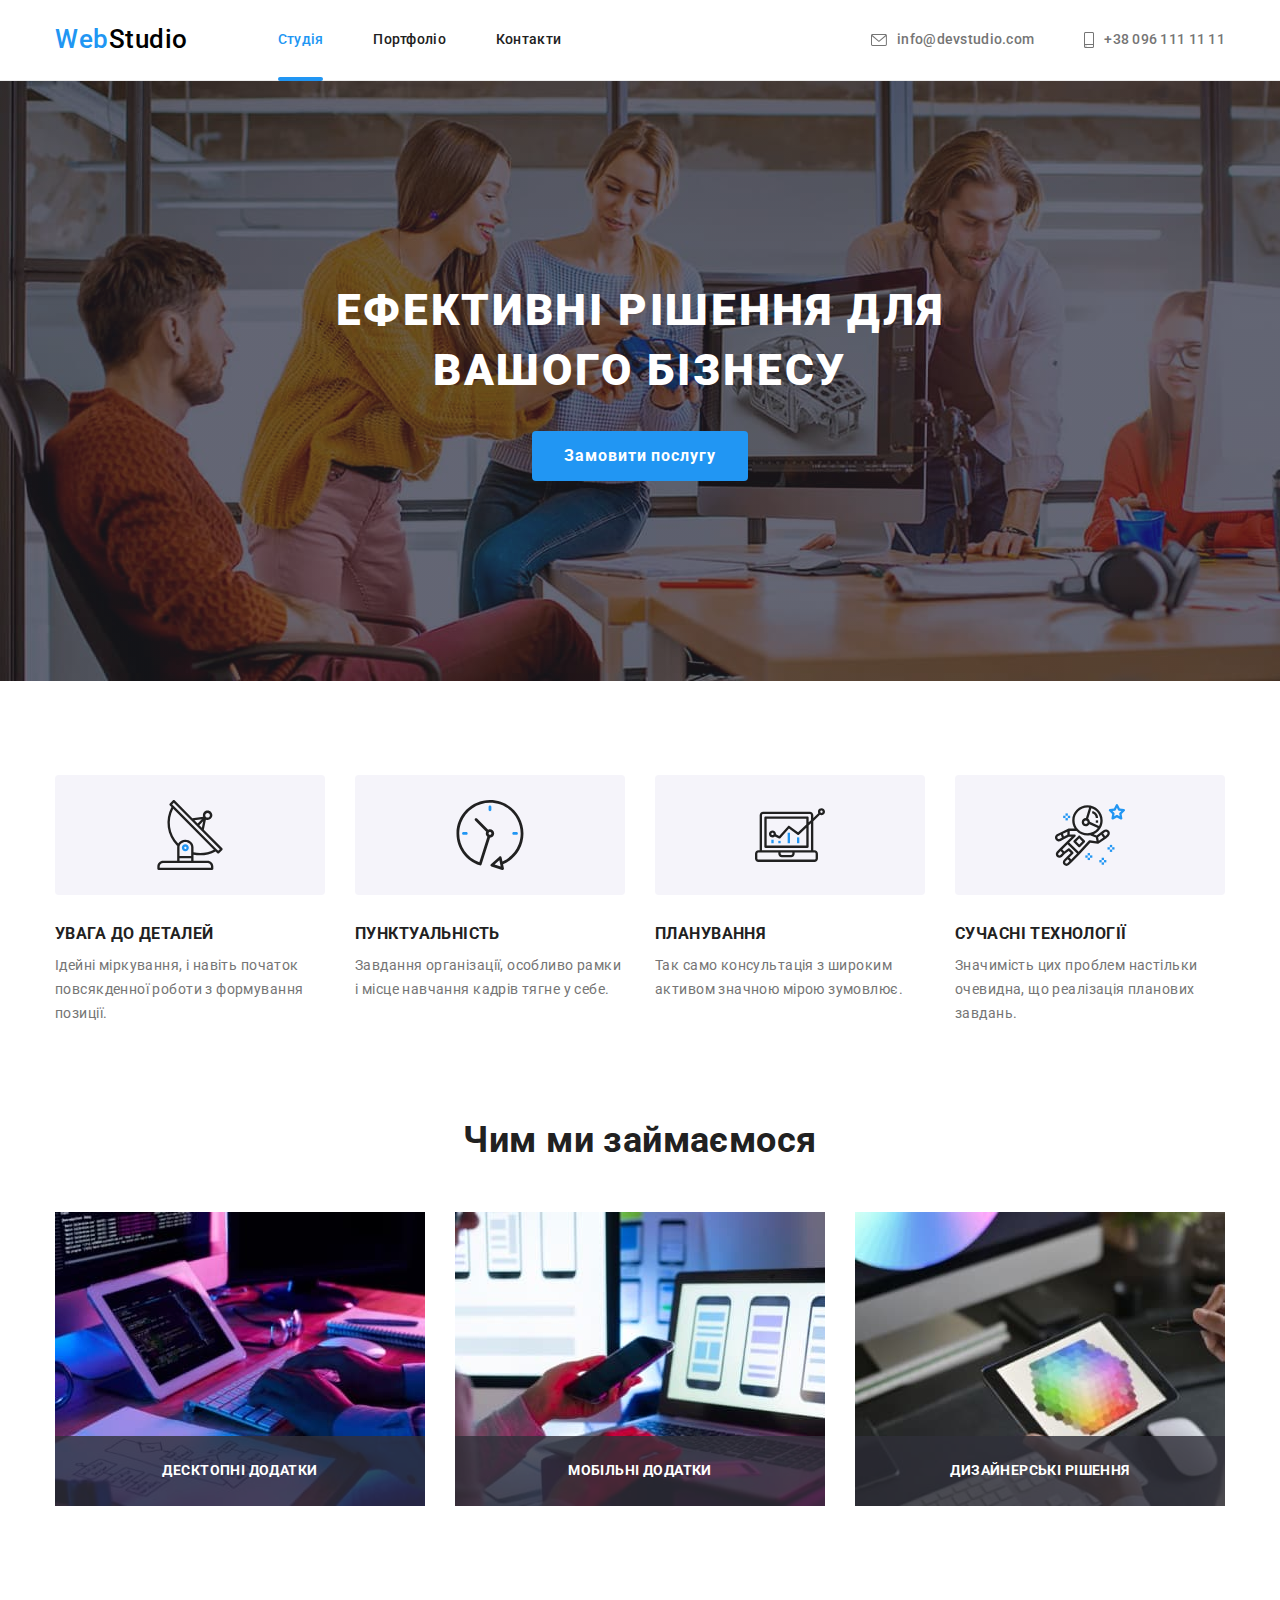
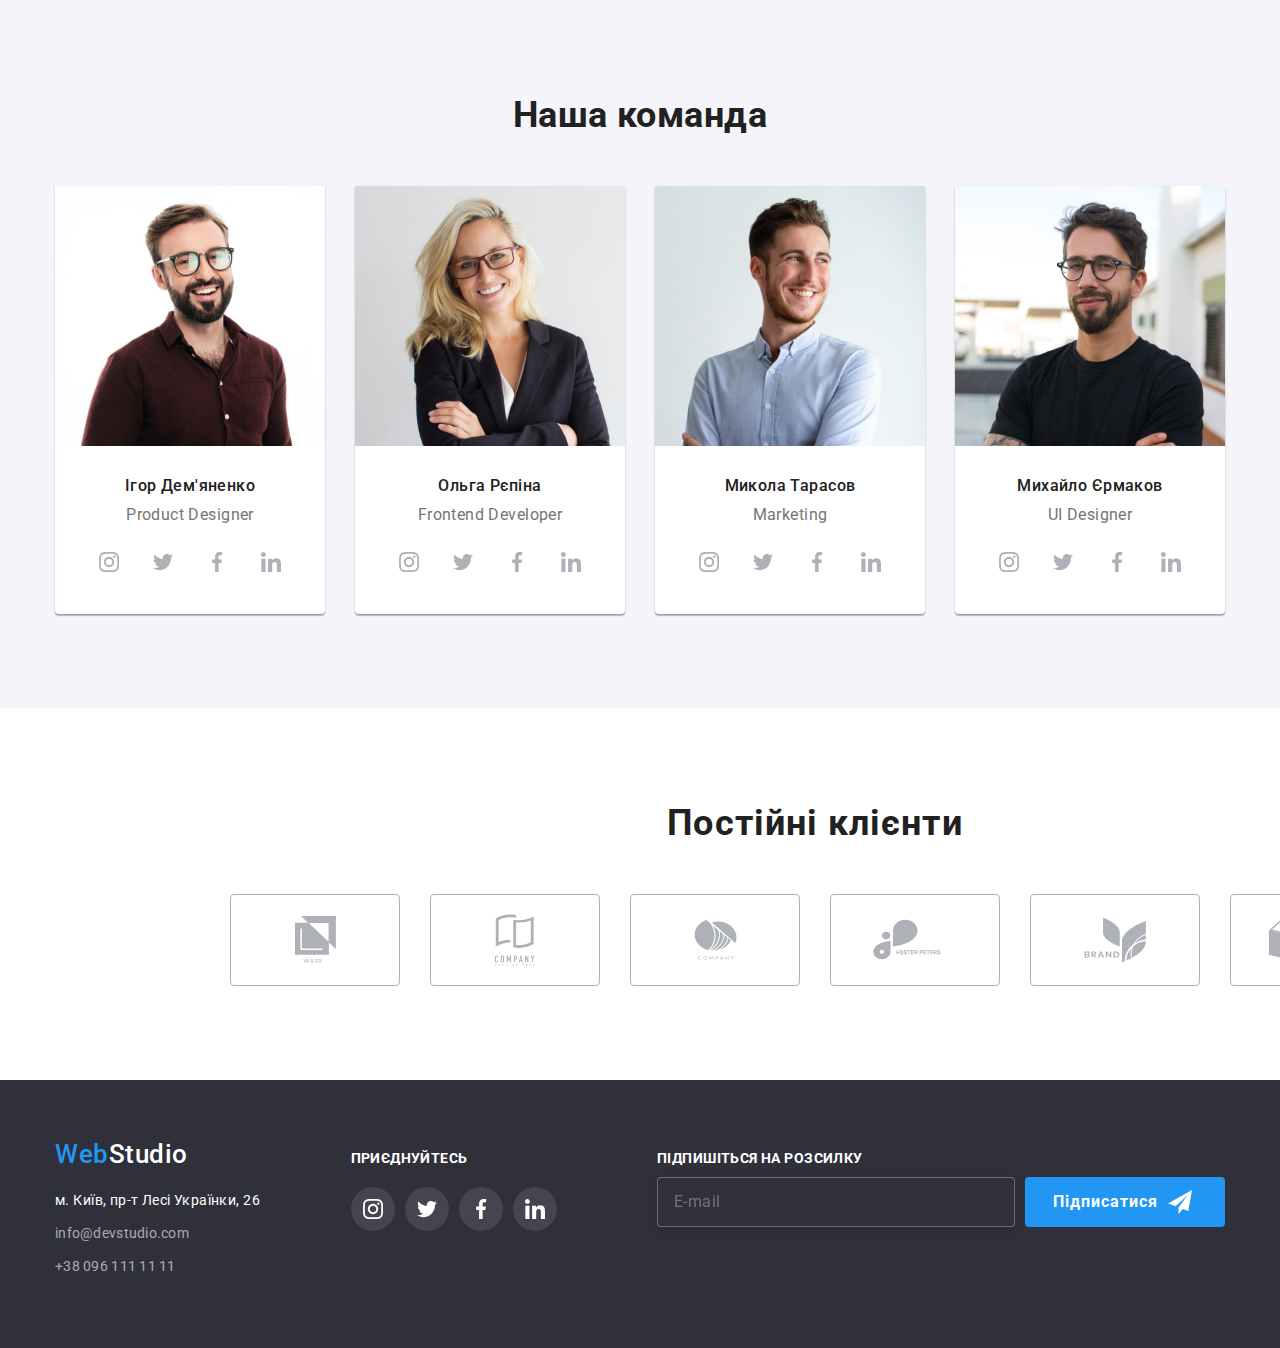
==== index.html @ 1277e0cd "Initial commit" ====
<!DOCTYPE html>
<html lang="uk">
  <head>
    <meta charset="UTF-8" />
    <meta http-equiv="X-UA-Compatible" content="IE=edge" />
    <meta name="viewport" content="width=device-width, initial-scale=1.0" />
    <title>GoITWebStudio</title>

    <link rel="preconnect" href="https://fonts.googleapis.com" />
    <link rel="preconnect" href="https://fonts.gstatic.com" crossorigin />
    <link
      href="https://fonts.googleapis.com/css2?family=Raleway:wght@700&family=Roboto:wght@400;500;700;900&display=swap"
      rel="stylesheet"
    />
    <link
      rel="stylesheet"
      href="https://cdn.jsdelivr.net/npm/modern-normalize@1.1.0/modern-normalize.min.css"
    />
    <link rel="stylesheet" href="./css/main.min.css" />
  </head>
  <body class="page">
    <!-- Шапка сайту -->
    <header class="page-header">
      <div class="container header-nav">
        <a class="logo link" href="#"
          >Web<span class="logo-wrap">Studio</span></a
        >
        <nav class="nav-line">
          <ul class="site-nav list">
            <li>
              <a href="#" class="link nav-link current">Студія</a>
            </li>
            <li>
              <a href="./portfolio.html" class="nav-link link">Портфоліо</a>
            </li>
            <li>
              <a href="./index.html" class="nav-link link">Контакти</a>
            </li>
          </ul>
        </nav>
        <ul class="site-cont list">
          <li>
            <a href="mailto:info@devstudio.com" class="nav-cont link"
              ><svg class="header-img" width="16" height="12">
                <use href="./images/icons.svg#icon-mail"></use></svg
              >info@devstudio.com</a
            >
          </li>
          <li>
            <a href="tel:+380961111111" class="nav-cont link"
              ><svg class="header-img" width="10" height="16">
                <use href="./images/icons.svg#icon-mobile"></use></svg
              >+38 096 111 11 11</a
            >
          </li>
        </ul>
      </div>
    </header>

    <!--Герой-->
    <main>
      <section class="hero section">
        <div class="container">
          <h1 class="hero__tittle">Ефективні рішення для вашого бізнесу</h1>
          <button class="hero__btn" data-modal-open type="button">
            Замовити послугу
          </button>
        </div>
      </section>

      <!--Характеристики-->
      <section class="features section">
        <div class="container">
          <h2 class="visually-hidden">Характеристики</h2>
          <ul class="features__list list">
            <li class="features__item">
              <div class="features__svg features__svg--antenna"></div>

              <h3 class="features__title">УВАГА ДО ДЕТАЛЕЙ</h3>
              <p class="features__text">
                Ідейні міркування, і навіть початок повсякденної роботи з
                формування позиції.
              </p>
            </li>
            <li class="features__item">
              <div class="features__svg features__svg--clock"></div>

              <h3 class="features__title">ПУНКТУАЛЬНІСТЬ</h3>
              <p class="features__text">
                Завдання організації, особливо рамки і місце навчання кадрів
                тягне у себе.
              </p>
            </li>
            <li class="features__item">
              <div class="features__svg features__svg--diagram"></div>

              <h3 class="features__title">ПЛАНУВАННЯ</h3>
              <p class="features__text">
                Так само консультація з широким активом значною мірою зумовлює.
              </p>
            </li>
            <li class="features__item">
              <div class="features__svg features__svg--austronavt"></div>

              <h3 class="features__title">СУЧАСНІ ТЕХНОЛОГІЇ</h3>
              <p class="features__text">
                Значимість цих проблем настільки очевидна, що реалізація
                планових завдань.
              </p>
            </li>
          </ul>
        </div>
      </section>

      <!--Чим ми займаємось-->
      <section class="service section section--no-padding">
        <div class="container">
          <h2 class="service__tittle">Чим ми займаємося</h2>
          <ul class="service__menu list">
            <li class="service__item">
              <img
                src="./images/photo/PC.jpg"
                alt="Людина працює над кодом"
                width="370"
                height="294"
              />

              <div class="service__actions">
                <p class="service__title">Десктопні додатки</p>
              </div>
            </li>

            <li class="service__item">
              <img
                src="./images/photo/phone.jpg"
                alt="Людина тестує смартфон"
                width="370"
                height="294"
              />
              <div class="service__actions">
                <p class="service__title">Мобільні додатки</p>
              </div>
            </li>
            <li class="service__item">
              <img
                src="./images/photo/colour.jpg"
                alt="Людина підбирвє колір по кольоровій таблиці"
                width="370"
                height="294"
              />
              <div class="service__actions">
                <p class="service__title">Дизайнерські рішення</p>
              </div>
            </li>
          </ul>
        </div>
      </section>

      <!--Наша команда-->
      <section class="crew section">
        <div class="container">
          <h2 class="crew-tittle">Наша команда</h2>
          <ul class="crew-list list">
            <li class="crew-card">
              <img
                class="crew-pic"
                src="./images/photo/Ihor.jpg"
                alt="Ihor's photo"
                width="270"
                height="260"
              />
              <h3 class="crew-name">Ігор Дем'яненко</h3>
              <p class="crew-position">Product Designer</p>
              <ul class="socials list">
                <li class="social-item">
                  <a
                    class="socials-link"
                    href="https://instagram.com"
                    rel="noopener noreferrer"
                    aria-label="Instagram"
                    ><svg class="social-icon" width="20" height="20">
                      <use href="./images/icons.svg#icon-instagram"></use>
                    </svg>
                  </a>
                </li>

                <li class="social-item">
                  <a
                    class="socials-link"
                    href="https://twitter.com"
                    rel="noopener noreferrer"
                    aria-label="Twitter"
                    ><svg class="social-icon" width="20" height="20">
                      <use href="./images/icons.svg#icon-twitter"></use>
                    </svg>
                  </a>
                </li>

                <li class="social-item">
                  <a
                    class="socials-link"
                    href="https://facebook.com"
                    rel="noopener noreferrer"
                    aria-label="Facebook"
                  >
                    <svg class="social-icon" width="20" height="20">
                      <use href="./images/icons.svg#icon-facebook"></use>
                    </svg>
                  </a>
                </li>
                <li class="socials-item">
                  <a
                    class="socials-link"
                    href="https://linkedin.com"
                    rel="noopener noreferrer"
                    aria-label="LinkedIn"
                  >
                    <svg class="social-icon" width="20" height="20">
                      <use href="./images/icons.svg#icon-linkedin"></use>
                    </svg>
                  </a>
                </li>
              </ul>
            </li>

            <li class="crew-card">
              <img class="crew-pic" src="./images/photo/Olha.jpg" alt="Olga's
              photo" width="270"/images height="260" />
              <h3 class="crew-name">Ольга Рєпіна</h3>
              <p class="crew-position">Frontend Developer</p>
              <ul class="socials list">
                <li class="social-item">
                  <a
                    class="socials-link"
                    href="https://instagram.com"
                    rel="noopener noreferrer"
                    aria-label="Instagram"
                  >
                    <svg class="social-icon" width="20" height="20">
                      <use href="./images/icons.svg#icon-instagram"></use>
                    </svg>
                  </a>
                </li>
                <li class="social-item">
                  <a
                    class="socials-link"
                    href="https://twitter.com"
                    rel="noopener noreferrer"
                    aria-label="Twitter"
                  >
                    <svg class="social-icon" width="20" height="20">
                      <use href="./images/icons.svg#icon-twitter"></use>
                    </svg>
                  </a>
                </li>
                <li class="social-item">
                  <a
                    class="socials-link"
                    href="https://facebook.com"
                    rel="noopener noreferrer"
                    aria-label="Facebook"
                  >
                    <svg class="social-icon" width="20" height="20">
                      <use href="./images/icons.svg#icon-facebook"></use>
                    </svg>
                  </a>
                </li>
                <li class="socials-item">
                  <a
                    class="socials-link"
                    href="https://linkedin.com"
                    rel="noopener noreferrer"
                    aria-label="LinkedIn"
                  >
                    <svg class="social-icon" width="20" height="20">
                      <use href="./images/icons.svg#icon-linkedin"></use>
                    </svg>
                  </a>
                </li>
              </ul>
            </li>

            <li class="crew-card">
              <img
                class="crew-pic"
                src="./images/photo/Mykola.jpg"
                alt="Mykola's photo"
                width="270"
                height="260"
              />
              <h3 class="crew-name">Микола Тарасов</h3>
              <p class="crew-position">Marketing</p>

              <ul class="socials list">
                <li class="social-item">
                  <a
                    class="socials-link"
                    href="https://instagram.com"
                    rel="noopener noreferrer"
                    aria-label="Instagram"
                  >
                    <svg class="social-icon" width="20" height="20">
                      <use href="./images/icons.svg#icon-instagram"></use>
                    </svg>
                  </a>
                </li>
                <li class="social-item">
                  <a
                    class="socials-link"
                    href="https://twitter.com"
                    rel="noopener noreferrer"
                    aria-label="Twitter"
                  >
                    <svg class="social-icon" width="20" height="20">
                      <use href="./images/icons.svg#icon-twitter"></use>
                    </svg>
                  </a>
                </li>
                <li class="social-item">
                  <a
                    class="socials-link"
                    href="https://facebook.com"
                    rel="noopener noreferrer"
                    aria-label="Facebook"
                  >
                    <svg class="social-icon" width="20" height="20">
                      <use href="./images/icons.svg#icon-facebook"></use>
                    </svg>
                  </a>
                </li>
                <li class="socials-item">
                  <a
                    class="socials-link"
                    href="https://linkedin.com"
                    rel="noopener noreferrer"
                    aria-label="LinkedIn"
                  >
                    <svg class="social-icon" width="20" height="20">
                      <use href="./images/icons.svg#icon-linkedin"></use>
                    </svg>
                  </a>
                </li>
              </ul>
            </li>

            <li class="crew-card">
              <img
                class="crew-pic"
                src="./images/photo/Mykhailo.jpg"
                alt="Mykhailo's photo"
                width="270"
                height="260"
              />

              <h3 class="crew-name">Михайло Єрмаков</h3>
              <p class="crew-position">UI Designer</p>
              <ul class="socials list">
                <li class="social-item">
                  <a
                    class="socials-link"
                    href="https://instagram.com"
                    rel="noopener noreferrer"
                    aria-label="Instagram"
                  >
                    <svg class="social-icon" width="20" height="20">
                      <use href="./images/icons.svg#icon-instagram"></use>
                    </svg>
                  </a>
                </li>
                <li class="social-item">
                  <a
                    class="socials-link"
                    href="https://twitter.com"
                    rel="noopener noreferrer"
                    aria-label="Twitter"
                  >
                    <svg class="social-icon" width="20" height="20">
                      <use href="./images/icons.svg#icon-twitter"></use>
                    </svg>
                  </a>
                </li>
                <li class="social-item">
                  <a
                    class="socials-link"
                    href="https://facebook.com"
                    rel="noopener noreferrer"
                    aria-label="Facebook"
                  >
                    <svg class="social-icon" width="20" height="20">
                      <use href="./images/icons.svg#icon-facebook"></use>
                    </svg>
                  </a>
                </li>
                <li class="socials-item">
                  <a
                    class="socials-link"
                    href="https://linkedin.com"
                    rel="noopener noreferrer"
                    aria-label="LinkedIn"
                  >
                    <svg class="social-icon" width="20" height="20">
                      <use href="./images/icons.svg#icon-linkedin"></use>
                    </svg>
                  </a>
                </li>
              </ul>
            </li>
          </ul>
        </div>
      </section>

      <!-- Постійні клієнти -->
      <section class="clients section">
        <div class="container">
          <h2 class="cliens__tittle">Постійні клієнти</h2>
          <ul class="clients__list list">
            <li class="clients__item">
              <a class="clients__link" href="#"
                ><svg class="clients__icon" width="41" height="47">
                  <use href="./images/icons.svg#icon-client1"></use></svg
              ></a>
            </li>
            <li class="clients-item">
              <a class="clients__link" href="#"
                ><svg class="clients__icon" width="40" height="52">
                  <use href="./images/icons.svg#icon-client2"></use>
                </svg>
              </a>
            </li>
            <li class="clients-item">
              <a class="clients__link" href="#"
                ><svg class="clients__icon" width="43" height="41">
                  <use href="./images/icons.svg#icon-client3"></use></svg
              ></a>
            </li>
            <li class="clients-item">
              <a class="clients__link" href="#"
                ><svg class="clients__icon" width="84" height="41">
                  <use href="./images/icons.svg#icon-client4"></use></svg
              ></a>
            </li>
            <li class="clients-item">
              <a class="clients__link" href="#"
                ><svg class="clients__icon" width="63" height="46">
                  <use href="./images/icons.svg#icon-client5"></use></svg
              ></a>
            </li>
            <li class="clients-item">
              <a class="clients__link" href="#"
                ><svg class="clients__icon" width="94" height="44">
                  <use href="./images/icons.svg#icon-client6"></use></svg
              ></a>
            </li>
          </ul>
        </div>
      </section>
    </main>
    <!--Підвал сайту-->
    <footer class="footer">
      <div class="container footer-container">
        <div class="">
          <a class="logo link link-footer" href=""
            >Web<span class="logo-footer">Studio</span></a
          >
          <address>
            <p class="address">м. Київ, пр-т Лесі Українки, 26</p>
            <ul class="footer-contact list">
              <li class="footer-contact-tel">
                <a class="contact link" href="mailto:info@devstudio.com"
                  >info@devstudio.com</a
                >
              </li>
              <li>
                <a class="contact link" href="tel:+380961111111"
                  >+38 096 111 11 11</a
                >
              </li>
            </ul>
          </address>
        </div>

        <div class="footer-join">
          <p class="join-text">приєднуйтесь</p>
          <ul class="socials list">
            <li class="social-item">
              <a
                class="socials-link"
                href="https://instagram.com"
                rel="noopener noreferrer"
                aria-label="Instagram"
              >
                <svg class="social-icon-footer" width="20" height="20">
                  <use href="./images/icons.svg#icon-instagram"></use>
                </svg>
              </a>
            </li>
            <li class="social-item">
              <a class="socials-link" href="https://twitter.com">
                <svg class="social-icon-footer" width="20" height="20">
                  <use href="./images/icons.svg#icon-twitter"></use>
                </svg>
              </a>
            </li>
            <li class="social-item">
              <a class="socials-link" href="https://facebook.com">
                <svg class="social-icon-footer" width="20" height="20">
                  <use href="./images/icons.svg#icon-facebook"></use>
                </svg>
              </a>
            </li>
            <li class="social-item">
              <a class="socials-link" href="https://linkedin.com">
                <svg class="social-icon-footer" width="20" height="20">
                  <use href="./images/icons.svg#icon-linkedin"></use>
                </svg>
              </a>
            </li>
          </ul>
        </div>

        <div class="subscribe">
          <strong class="subscribe-tittle">Підпишіться на розсилку</strong>
          <form class="subscribe-form" action="" name="subscribe_form">
            <div class="subscribe-form-wrapper"></div>
            <input
              type="text"
              name="email"
              placeholder="E-mail"
              class="subscribe-input"
            />
            <button
              class="subscribe-btn is.hidden"
              data-modal-open
              type="submit"
            >
              Підписатися<svg class="subscribe-icon" width="24" height="24">
                <use href="./images/icons.svg#icon-send"></use>
              </svg>
            </button>
          </form>
        </div>
      </div>
    </footer>

    <!-- Модальне вікно -->

    <div class="backdrop is-hidden" data-modal>
      <div class="modal">
        <button class="close-modal-btn" data-modal-close type="button">
          <svg class="close-icon" width="11" height="11">
            <use href="./images/icons.svg#icon-cross"></use>
          </svg>
        </button>
        <strong class="modal-tittle"
          >Залиште свої дані, ми вам передзвонимо
        </strong>
        <form class="modal-form" name="modal_form">
          <label class="modal-form-label" for="user_name">Ім'я</label>
          <div class="modal-form-group">
            <input class="modal-form-field" type="text" name="user_name" />
            <svg class="modal-form-icon" width="18" height="18">
              <use href="./images/icons.svg#icon-Vector1"></use>
            </svg>
          </div>
          <label class="modal-form-label" for="user_name">Телефон</label>
          <div class="modal-form-group">
            <input class="modal-form-field" type="text" name="user_name" />
            <svg class="modal-form-icon" width="18" height="18">
              <use href="./images/icons.svg#icon-Vector2"></use>
            </svg>
          </div>
          <label class="modal-form-label" for="user_name">Пошта</label>
          <div class="modal-form-group">
            <input class="modal-form-field" type="text" name="user_name" />
            <svg class="modal-form-icon" width="18" height="18">
              <use href="./images/icons.svg#icon-Vector3"></use>
            </svg>
          </div>
          <label class="modal-form-label" for="user_comments">Коментар</label>
          <textarea
            class="modal-form-textarea"
            name="comments"
            id="user_comments"
            rows="6"
            placeholder="Введіть текст"
          ></textarea>

          <label class="modal-form-agreement">
            <input class="modal-form-checkbox" type="checkbox" />
            <span class="modal-form-agreement-text"
              >Погоджуюся з розсилкою та приймаю
              <a class="modal-form-link" href="">Умови договору</a>
            </span>
          </label>
          <button class="modal-form-btn" type="submit">Відправити</button>
        </form>
      </div>
    </div>

    <script src="./js/modal.js"></script>
  </body>
</html>
---- css/main.min.css ----
:root{--logo-text-color: #000000;--primary-text-color: #757575;--accent-color: #2196f3;--secondary-text-color: rgba(255, 255, 255, 0.6);--h2-h3-link-color: #212121;--body-bg-color: #ffffff;--hero-bg-color: #2f303a;--features-bg-color: #f5f5f5;--crew-bg-color: #f5f4fa;--footer-bg-color: #2f303a;--border-bottom-color: #ececec;--border-card-color: #eeeeee;--border-color: transparent;--border-clients-color: #afb1b8;--footer-bg-socials: rgba(255, 255, 255, 0.1);--backdrop-color: rgba(0, 0, 0, 0.2);--service-acction-color: rgba(47, 48, 58, 0.8);--portfolio-thumb-bg: rgba(33, 150, 243, 0.9);--border-close-btn: rgba(0, 0, 0, 0.1)}html{-webkit-box-sizing:border-box;box-sizing:border-box}*,*::before,*::after{-webkit-box-sizing:inherit;box-sizing:inherit}body{font-family:"Roboto",sans-serif;font-size:14px;letter-spacing:.03em;color:var(--primary-text-color)}.visually-hidden{position:absolute;width:1px;height:1px;margin:-1px;border:0;padding:0;white-space:nowrap;-webkit-clip-path:inset(100%);clip-path:inset(100%);clip:rect(0 0 0 0);overflow:hidden}h1,h2,h3,h4,h5,h6,p,ul{margin:0}a{text-decoration:none}img{display:block}.list{padding:0px;margin:0px;list-style:none}.container{width:1200px;margin:0 auto;padding:0 15px}.section{padding-top:94px;padding-bottom:94px}.section--no-padding{padding-top:0}.page-header{display:-webkit-box;display:-ms-flexbox;display:flex;border-bottom:1px solid var(--border-bottom-color)}.header-nav{display:-webkit-box;display:-ms-flexbox;display:flex;-webkit-box-align:center;-ms-flex-align:center;align-items:center}.logo{font-family:Raleway;text-decoration:none;font-weight:700;font-size:26px;line-height:1.24;color:var(--accent-color)}.link{text-decoration:none;font-family:Roboto;font-weight:500;line-height:1.14;letter-spacing:.02em}.logo-wrap{color:var(--logo-text-color)}.nav-line{display:-webkit-box;display:-ms-flexbox;display:flex;-webkit-box-align:center;-ms-flex-align:center;align-items:center;margin-right:93px;margin-left:90px}.nav-link{position:relative;padding-top:32px;padding-bottom:32px;display:block;height:80px;line-height:1.14;font-weight:500;letter-spacing:.02em;color:var(--h2-h3-link-color);-webkit-transition-property:color;transition-property:color;-webkit-transition-duration:250ms;transition-duration:250ms;-webkit-transition-timing-function:cubic-bezier(0.4, 0, 0.2, 1);transition-timing-function:cubic-bezier(0.4, 0, 0.2, 1)}.nav-link:hover,.nav-link:focus{color:var(--accent-color)}.current{color:var(--accent-color)}.current::after{content:"";display:block;position:absolute;left:0;bottom:-1px;width:100%;height:4px;border-radius:4px;background-color:var(--accent-color)}.site-nav{display:-webkit-box;display:-ms-flexbox;display:flex;gap:50px}.site-cont{display:-webkit-box;display:-ms-flexbox;display:flex;gap:50px;margin-left:auto;-webkit-box-align:center;-ms-flex-align:center;align-items:center}.header-img{display:inline;fill:var(--primary-text-color);margin-right:10px;-webkit-transition-property:fill;transition-property:fill;-webkit-transition-duration:250ms;transition-duration:250ms;-webkit-transition-timing-function:cubic-bezier(0.4, 0, 0.2, 1);transition-timing-function:cubic-bezier(0.4, 0, 0.2, 1)}.header-img:hover,.header-img:focus{-webkit-print-color-adjust:var(--accent-color);print-color-adjust:var(--accent-color)}.nav-cont{position:relative;padding-top:32px;padding-bottom:32px;display:-webkit-box;display:-ms-flexbox;display:flex;-webkit-box-align:center;-ms-flex-align:center;align-items:center;height:80px;font-weight:500;line-height:1.14;letter-spacing:.02em;color:var(--primary-text-color);-webkit-transition-property:color;transition-property:color;-webkit-transition-duration:250ms;transition-duration:250ms;-webkit-transition-timing-function:cubic-bezier(0.4, 0, 0.2, 1);transition-timing-function:cubic-bezier(0.4, 0, 0.2, 1)}.nav-cont:hover,.nav-cont:focus{color:var(--accent-color)}.nav-cont:hover .header-img,.nav-cont:focus .header-img{fill:var(--accent-color)}.hero{max-width:1600px;min-height:600px;display:-webkit-box;display:-ms-flexbox;display:flex;-webkit-box-pack:center;-ms-flex-pack:center;justify-content:center;-webkit-box-align:center;-ms-flex-align:center;align-items:center;background-image:-webkit-gradient(linear, left top, right top, from(rgba(47, 48, 58, 0.4)), to(rgba(47, 48, 58, 0.4))),url(../images/photo/studio-bgimage.jpg);background-image:linear-gradient(to right, rgba(47, 48, 58, 0.4), rgba(47, 48, 58, 0.4)),url(../images/photo/studio-bgimage.jpg);margin-left:auto;margin-right:auto}.hero__btn{display:block;margin-left:auto;margin-right:auto;border-radius:4px;padding:10px 32px;border:0 solid rgba(0,0,0,0);color:var(--body-bg-color);background:var(--accent-color);font-weight:700;font-size:16px;line-height:1.88;letter-spacing:.06em;-webkit-transition-property:background-color;transition-property:background-color;-webkit-transition-duration:250ms;transition-duration:250ms;-webkit-transition-timing-function:cubic-bezier(0.4, 0, 0.2, 1);transition-timing-function:cubic-bezier(0.4, 0, 0.2, 1);cursor:pointer}.hero__tittle{width:696px;margin-left:auto;margin-right:auto;margin-bottom:30px;font-weight:900;font-size:44px;line-height:1.36;letter-spacing:.06em;text-transform:uppercase;text-align:center;color:var(--body-bg-color)}.features__list{display:-webkit-box;display:-ms-flexbox;display:flex;gap:30px}.features__title{font-weight:700;line-height:1.14;margin-bottom:10px;text-transform:uppercase;color:var(--h2-h3-link-color)}.features__item{width:270px}.features__svg{margin-bottom:30px;width:270px;height:120px;background-color:var(--crew-bg-color);border-radius:4px}.features__svg--antenna{background-image:url(../images/icons/antenna.svg);background-repeat:no-repeat;background-size:auto;background-position:center}.features__svg--clock{background-image:url(../images/icons/clock.svg);background-repeat:no-repeat;background-size:auto;background-position:center}.features__svg--diagram{background-image:url(../images/icons/diagram.svg);background-repeat:no-repeat;background-size:auto;background-position:center}.features__svg--austronavt{background-image:url(../images/icons/austronavt.svg);background-repeat:no-repeat;background-size:auto;background-position:center}.features__text{line-height:1.71}.service__tittle{display:block;margin-bottom:50px;font-weight:700;font-size:36px;line-height:1.17;text-align:center;color:var(--h2-h3-link-color)}.service__menu{display:-webkit-box;display:-ms-flexbox;display:flex;gap:30px}.service__actions{position:absolute;bottom:0;left:0;width:370px;height:70px;background-color:var(--service-acction-color);color:var(--body-bg-color)}.service__title{padding-top:27px;font-weight:700;font-size:14px;line-height:1.14;text-align:center;letter-spacing:.03em;text-transform:uppercase}.service__item{position:relative}.crew{background-color:var(--crew-bg-color)}.crew-tittle{margin-bottom:50px;font-weight:700;font-size:36px;line-height:1.17;text-align:center;color:var(--h2-h3-link-color)}.crew-list{display:-webkit-box;display:-ms-flexbox;display:flex;gap:30px}.crew-card{background-color:var(--body-bg-color);border-radius:0 0 4px 4px;-webkit-box-shadow:0px 1px 3px rgba(0,0,0,.12),0px 1px 1px rgba(0,0,0,.14),0px 2px 1px rgba(0,0,0,.2);box-shadow:0px 1px 3px rgba(0,0,0,.12),0px 1px 1px rgba(0,0,0,.14),0px 2px 1px rgba(0,0,0,.2)}.crew-pic{margin-bottom:30px}.crew-name{margin-bottom:10px;font-weight:500;font-size:16px;line-height:1.19;text-align:center;color:var(--h2-h3-link-color)}.crew-position{margin-bottom:16px;font-weight:400;font-size:16px;line-height:1.19;text-align:center}.socials{display:-webkit-box;display:-ms-flexbox;display:flex;margin-bottom:30px;-webkit-box-pack:center;-ms-flex-pack:center;justify-content:center;gap:10px}.socials-link{display:-webkit-box;display:-ms-flexbox;display:flex;-webkit-box-align:center;-ms-flex-align:center;align-items:center;-webkit-box-pack:center;-ms-flex-pack:center;justify-content:center;width:44px;height:44px;color:var(--border-clients-color);border-radius:50%;background-color:var(--footer-bg-socials);-webkit-transition-property:background-color,color;transition-property:background-color,color;-webkit-transition-duration:250ms;transition-duration:250ms;-webkit-transition-timing-function:cubic-bezier(0.4, 0, 0.2, 1);transition-timing-function:cubic-bezier(0.4, 0, 0.2, 1)}.socials-link:hover,.socials-link:focus{background-color:var(--accent-color);color:var(--body-bg-color)}.social-icon{fill:currentColor}.clients{padding:94px 215px}.cliens__tittle{margin-bottom:50px;font-weight:700;font-size:36px;line-height:1.17;text-align:center;letter-spacing:.03em;color:var(--h2-h3-link-color)}.clients__list{display:-webkit-box;display:-ms-flexbox;display:flex;gap:30px}.clients__item{width:170px;height:92px;border-radius:4px}.clients__link{display:-webkit-box;display:-ms-flexbox;display:flex;-webkit-box-align:center;-ms-flex-align:center;align-items:center;-webkit-box-pack:center;-ms-flex-pack:center;justify-content:center;width:170px;height:92px;color:var(--border-clients-color);border-radius:4px;border:1px solid var(--border-clients-color);-webkit-transition-property:border-color,color;transition-property:border-color,color;-webkit-transition-duration:250ms;transition-duration:250ms;-webkit-transition-timing-function:cubic-bezier(0.4, 0, 0.2, 1);transition-timing-function:cubic-bezier(0.4, 0, 0.2, 1)}.clients__link:hover{border-color:var(--accent-color);color:var(--accent-color)}.clients__icon{fill:currentColor}.footer{display:-webkit-box;display:-ms-flexbox;display:flex;padding-top:60px;padding-bottom:60px;background:var(--footer-bg-color)}.footer-container{display:-webkit-box;display:-ms-flexbox;display:flex;-webkit-box-align:baseline;-ms-flex-align:baseline;align-items:baseline;-webkit-box-pack:justify;-ms-flex-pack:justify;justify-content:space-between}.logo-footer{color:var(--body-bg-color)}.link-footer{margin-bottom:20px;display:inline-block}.address{margin-bottom:9px;font-style:normal;font-weight:400;line-height:1.71;color:var(--body-bg-color)}.footer-contact{margin-bottom:9px}.footer-contact-tel{margin-bottom:9px}.contact{font-style:normal;font-weight:400;line-height:1.71;color:var(--secondary-text-color)}.contact:hover{color:var(--accent-color)}.contact:focus{color:var(--accent-color)}.join-text{margin-bottom:20px;font-weight:700;font-size:14px;line-height:1.14;letter-spacing:.03em;text-transform:uppercase;color:var(--body-bg-color)}.social-icon-footer{fill:#fff}.subscribe{display:block}.subscribe-tittle{display:block;margin:10px;font-family:"Roboto";font-style:normal;font-weight:700;font-size:14px;line-height:1.14;text-transform:uppercase;color:#fff}.subscribe-form{display:-webkit-box;display:-ms-flexbox;display:flex;gap:10px}.subscribe-input{width:358px;height:50px;padding:15px 16px;font-weight:400;font-size:16px;line-height:1.25;display:-webkit-box;display:-ms-flexbox;display:flex;-webkit-box-align:center;-ms-flex-align:center;align-items:center;letter-spacing:.03em;border:1px solid rgba(255,255,255,.3);-webkit-filter:drop-shadow(0px 4px 4px rgba(0, 0, 0, 0.15));filter:drop-shadow(0px 4px 4px rgba(0, 0, 0, 0.15));border-radius:4px;background:#2f303a;color:rgba(255,255,255,.6)}.subscribe-input:hover{color:var(--body-bg-color)}.subscribe-btn{display:-webkit-box;display:-ms-flexbox;display:flex;padding:10px 28px;width:200px;-webkit-box-align:center;-ms-flex-align:center;align-items:center;text-align:center;font-weight:700;font-size:16px;line-height:1.9;letter-spacing:.06em;border:0 solid rgba(0,0,0,0);border-radius:4px;color:var(--body-bg-color);background-color:var(--accent-color);cursor:pointer}.subscribe-icon{margin-left:10px}.backdrop{position:fixed;top:0;left:0;width:100vw;height:100vh;background-color:var(--backdrop-color);-webkit-transition-property:opacity;transition-property:opacity;-webkit-transition-timing-function:cubic-bezier(0.4, 0, 0.2, 1);transition-timing-function:cubic-bezier(0.4, 0, 0.2, 1);-webkit-transition-duration:250ms;transition-duration:250ms;opacity:1;visibility:visible;pointer-events:initial}.backdrop.is-hidden{visibility:hidden;opacity:0;pointer-events:none}.modal{position:absolute;top:50%;left:50%;padding:40px;-webkit-transform:translate(-50%, -50%);transform:translate(-50%, -50%);width:528px;height:581px;background-color:#fff;border-radius:4px;-webkit-box-shadow:0px 1px 3px rgba(0,0,0,.12),0px 1px 1px rgba(0,0,0,.14);box-shadow:0px 1px 3px rgba(0,0,0,.12),0px 1px 1px rgba(0,0,0,.14)}.close-modal-btn{position:absolute;display:-webkit-box;display:-ms-flexbox;display:flex;top:8px;right:8px;width:30px;height:30px;-webkit-box-pack:center;-ms-flex-pack:center;justify-content:center;-webkit-box-align:center;-ms-flex-align:center;align-items:center;background-color:rgba(0,0,0,0);border:1px solid rgba(0,0,0,.1);border-radius:50%;cursor:pointer}.close-icon{fill:#000}.close-modal-btn:hover .close-icon{fill:var(--accent-color)}.modal-tittle{display:block;margin-bottom:12px;font-weight:700;font-size:20px;line-height:1.15;text-align:center;color:var(--h2-h3-link-color)}.modal-form-label{display:-webkit-box;display:-ms-flexbox;display:flex;margin-bottom:4px;font-weight:400;font-size:12px;line-height:1.17;letter-spacing:.01em;color:#757575}.modal-form-group{position:relative;margin-bottom:10px}.modal-form-field{padding-left:42px;padding-right:42px;width:100%;height:40px;border:1px solid rgba(33,33,33,.2);border-radius:4px;outline:1px solid rgba(0,0,0,0);outline-offset:-1px}.modal-form-field:focus{outline:1px solid var(--accent-color)}.modal-form-icon{position:absolute;top:50%;left:10px;-webkit-transform:translateY(-50%);transform:translateY(-50%)}.modal-form-field:focus+.modal-form-icon{fill:var(--accent-color)}.modal-form-textarea{padding:12px 16px;margin-bottom:20px;width:448px;font-weight:400;font-size:12px;line-height:1.1666666667;letter-spacing:.01em;-webkit-box-pack:start;-ms-flex-pack:start;justify-content:flex-start;color:rgba(117,117,117,.5);border:1px solid rgba(33,33,33,.2);border-radius:4px;outline:1px solid rgba(0,0,0,0);outline-offset:-1px;resize:none}.modal-form-textarea:focus{border-color:var(--accent-color);color:#212121}.modal-form-agreement{display:-webkit-box;display:-ms-flexbox;display:flex;-webkit-box-align:center;-ms-flex-align:center;align-items:center;-webkit-box-pack:center;-ms-flex-pack:center;justify-content:center;gap:7px}.modal-form-checkbox{-webkit-appearance:none;-moz-appearance:none;appearance:none;width:16px;height:15px;border:2px solid var(--h2-h3-link-color);border-radius:4px;background-position:center;background-repeat:no-repeat;background-size:0;-webkit-transition:background-color 250ms,background-size 250ms,border-color 250ms;transition:background-color 250ms,background-size 250ms,border-color 250ms}.modal-form-checkbox:checked{background-color:var(--accent-color);background-image:url("data:image/svg+xml,%3Csvg xmlns='http://www.w3.org/2000/svg' width='13' height='10' fill='none'%3E%3Cpath fill='%23fff' stroke='%23fff' stroke-width='.2' d='m1.957 4.752-.069-.066-.069.065-.888.842-.076.072.076.073 3.496 3.334.069.066.069-.066 7.504-7.158.076-.073-.076-.072-.882-.841-.069-.066-.069.066-6.553 6.246-2.539-2.422Z'/%3E%3C/svg%3E");background-size:11px 8px;border-color:var(--accent-color)}.modal-form-agreement-text{font-weight:400;line-height:1.7142857143;color:var(--primary-text-color)}.modal-form-link{text-decoration:underline;color:var(--accent-color)}.modal-form-btn{display:-webkit-box;display:-ms-flexbox;display:flex;margin-top:29px;margin-left:auto;margin-right:auto;padding:10px 52px;width:200px;height:50px;border:0 solid rgba(0,0,0,0);border-radius:4px;color:var(--body-bg-color);background-color:var(--accent-color);font-weight:700;font-size:16px;line-height:1.875;-webkit-box-align:center;-ms-flex-align:center;align-items:center;text-align:center;letter-spacing:.06em;-webkit-transition-property:background-color;transition-property:background-color;-webkit-transition-duration:250ms;transition-duration:250ms;-webkit-transition-timing-function:cubic-bezier(0.4, 0, 0.2, 1);transition-timing-function:cubic-bezier(0.4, 0, 0.2, 1);cursor:pointer}.porfolio-menu{gap:8px;-webkit-box-align:center;-ms-flex-align:center;align-items:center;display:-webkit-box;display:-ms-flexbox;display:flex;-webkit-box-pack:center;-ms-flex-pack:center;justify-content:center}.portfolio-btn{padding:6px 22px;border:0;font-family:inherit;font-weight:500;font-size:16px;line-height:1.63;letter-spacing:.03em;cursor:pointer;color:var(--h2-h3-link-color);background:var(--crew-bg-color);border-radius:4px;-webkit-transition-property:background-color;transition-property:background-color;-webkit-transition-duration:250ms;transition-duration:250ms;-webkit-transition-timing-function:cubic-bezier(0.4, 0, 0.2, 1);transition-timing-function:cubic-bezier(0.4, 0, 0.2, 1)}.portfolio-btn:hover,.portfolio-btn:focus{background:var(--accent-color);color:var(--body-bg-color)}.portfolio-active-btn{padding-left:25px;padding-right:25px;background-color:var(--backdrop-color);color:var(--body-bg-color)}.portfolio-works{display:-webkit-box;display:-ms-flexbox;display:flex;-ms-flex-wrap:wrap;flex-wrap:wrap;margin-top:34px;gap:30px}.portfolio-works-item{width:370px}.portfolio-link{display:block;-webkit-transition-property:-webkit-transform,-webkit-box-shadow;transition-property:-webkit-transform,-webkit-box-shadow;transition-property:transform,box-shadow;transition-property:transform,box-shadow,-webkit-transform,-webkit-box-shadow;-webkit-transition-duration:250ms;transition-duration:250ms;-webkit-transition-timing-function:cubic-bezier(0.4, 0, 0.2, 1);transition-timing-function:cubic-bezier(0.4, 0, 0.2, 1);cursor:pointer}.portfolio-link:hover{-webkit-box-shadow:0px 1px 1px rgba(0,0,0,.12),0px 4px 4px rgba(0,0,0,.06),1px 4px 6px rgba(0,0,0,.16);box-shadow:0px 1px 1px rgba(0,0,0,.12),0px 4px 4px rgba(0,0,0,.06),1px 4px 6px rgba(0,0,0,.16)}.portfolio-works-container{position:relative;overflow:hidden}.portfolio-overlay{z-index:3;width:100%;height:100%;background-color:rgba(33,150,243,.9);position:absolute;top:0;-webkit-transform:translateY(100%);transform:translateY(100%);-webkit-transition:250ms;transition:250ms;-webkit-transition-timing-function:cubic-bezier(0.4, 0, 0.2, 1);transition-timing-function:cubic-bezier(0.4, 0, 0.2, 1);font-weight:400;font-size:16px;line-height:1.88;letter-spacing:.03em;color:var(--body-bg-color);padding:63px 24px;text-align:left}.portfolio-link:hover .portfolio-overlay{-webkit-transform:translateY(0);transform:translateY(0)}.portfolio-card-info{padding:20px 24px;border:1px solid var(--border-card-color);border-top:0}.portfolio-tittle{margin:0 0 4px 0;font-weight:700;font-size:18px;line-height:2;letter-spacing:.06em;color:var(--h2-h3-link-color);white-space:nowrap}.portfolio-text{font-size:18px;line-height:1.56;color:var(--primary-text-color)}/*# sourceMappingURL=main.min.css.map */
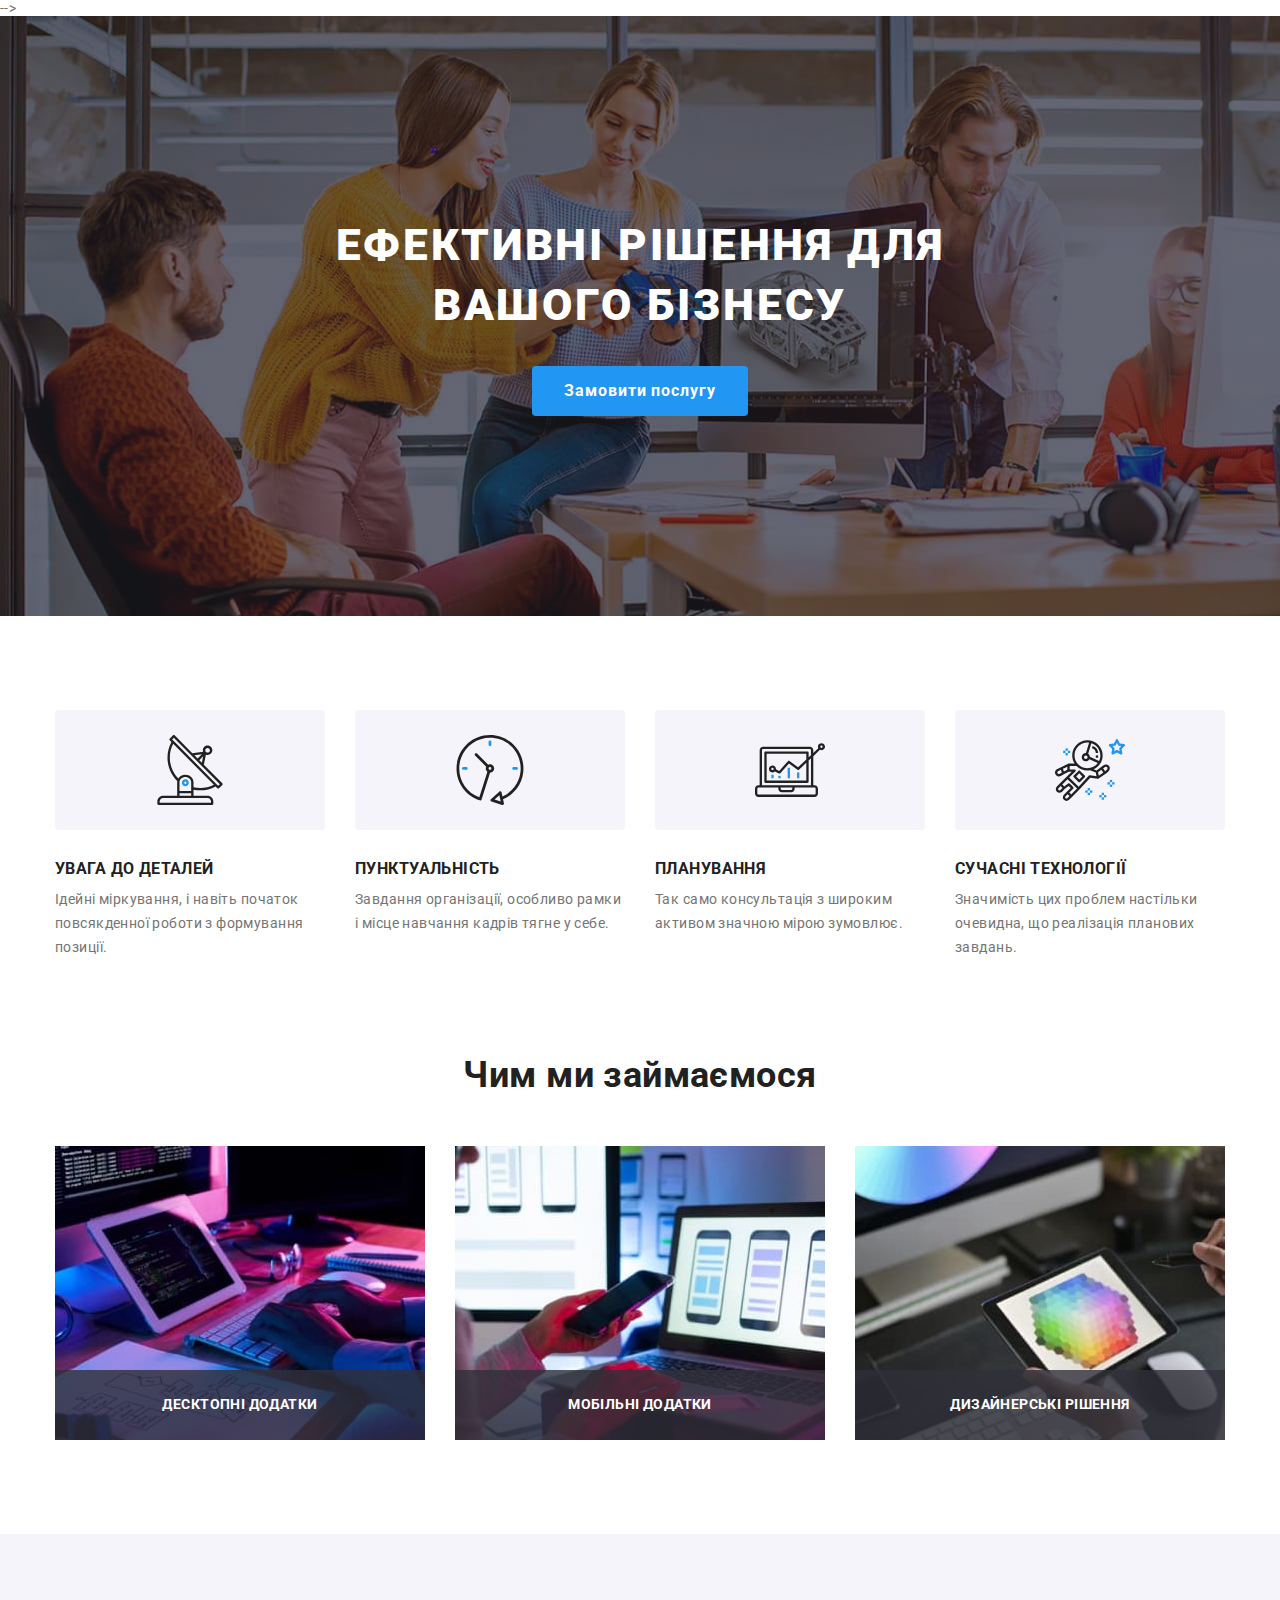
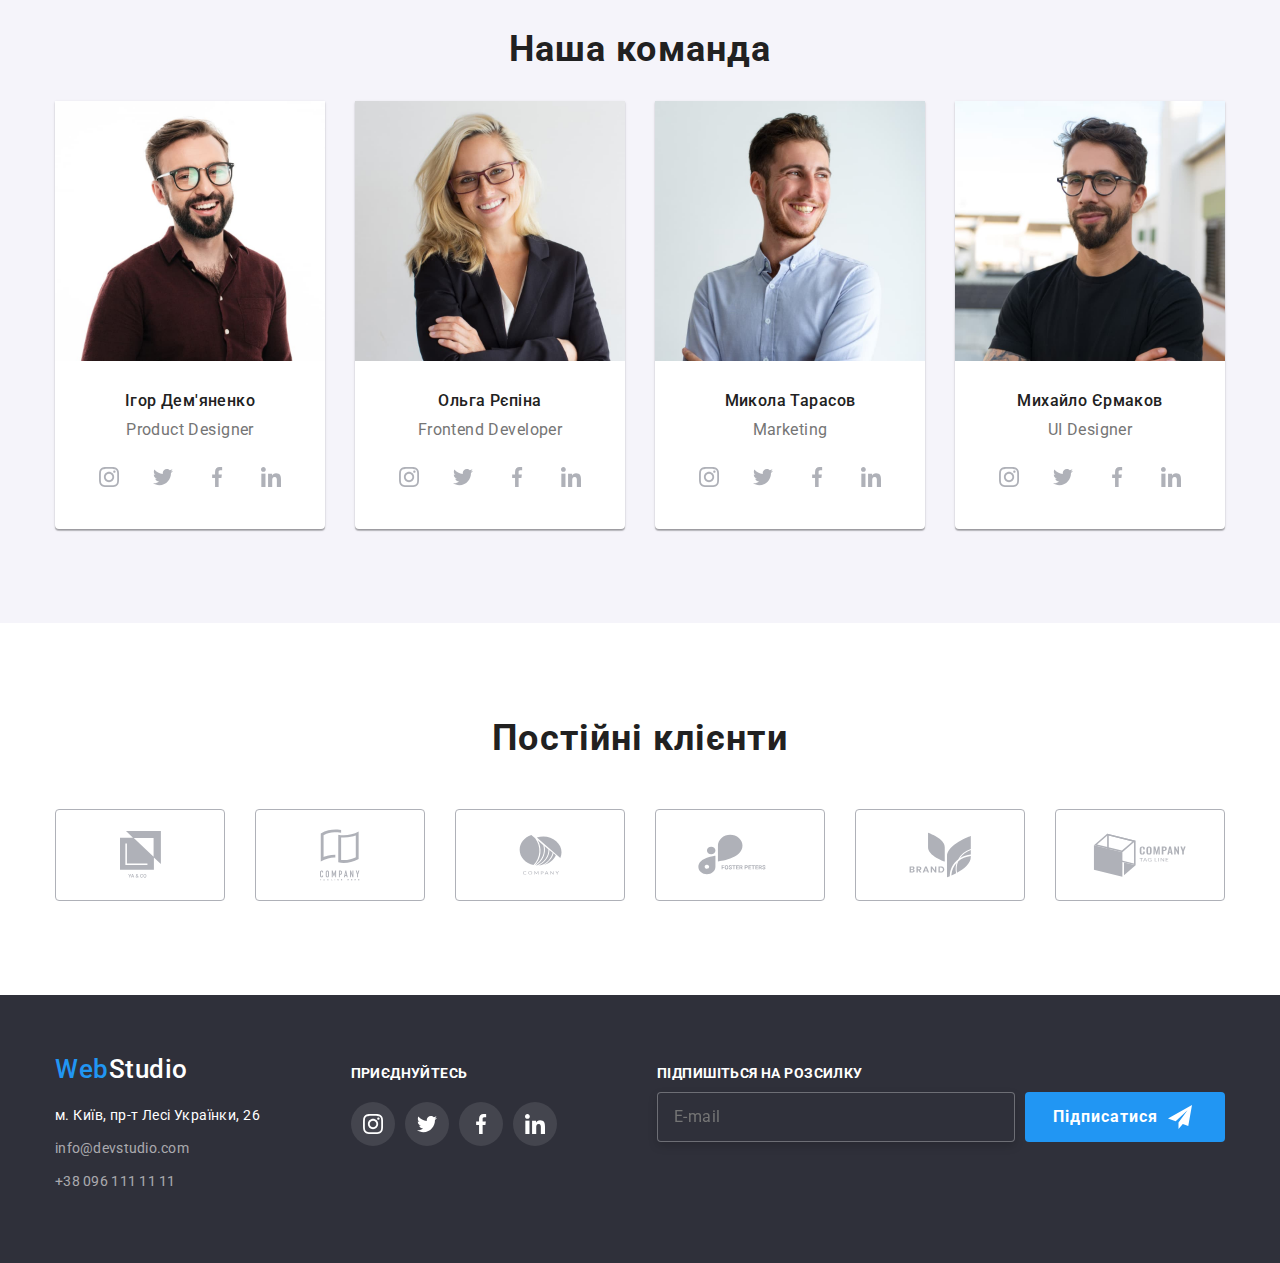
==== commit f74fc10b: "add @media to hero, features, crew,  clients, and half of footer" ====
--- a/index.html
+++ b/index.html
@@ -18,9 +18,10 @@
     />
     <link rel="stylesheet" href="./css/main.min.css" />
   </head>
+
   <body class="page">
     <!-- Шапка сайту -->
-    <header class="page-header">
+    <!-- <header class="page-header">
       <div class="container header-nav">
         <a class="logo link" href="#"
           >Web<span class="logo-wrap">Studio</span></a
@@ -55,10 +56,11 @@
           </li>
         </ul>
       </div>
-    </header>
-
-    <!--Герой-->
+    </header> -->
+    -->
+
     <main>
+      <!--Герой-->
       <section class="hero section">
         <div class="container">
           <h1 class="hero__tittle">Ефективні рішення для вашого бізнесу</h1>
@@ -412,44 +414,49 @@
       <!-- Постійні клієнти -->
       <section class="clients section">
         <div class="container">
-          <h2 class="cliens__tittle">Постійні клієнти</h2>
+          <h2 class="clients__title">Постійні клієнти</h2>
           <ul class="clients__list list">
             <li class="clients__item">
-              <a class="clients__link" href="#"
-                ><svg class="clients__icon" width="41" height="47">
-                  <use href="./images/icons.svg#icon-client1"></use></svg
-              ></a>
-            </li>
-            <li class="clients-item">
-              <a class="clients__link" href="#"
-                ><svg class="clients__icon" width="40" height="52">
+              <a class="clients__link" href="#">
+                <svg class="clients__icon" width="41" height="47">
+                  <use href="./images/icons.svg#icon-client1"></use>
+                </svg>
+              </a>
+            </li>
+            <li class="clients__item">
+              <a class="clients__link" href="#">
+                <svg class="clients__icon" width="40" height="52">
                   <use href="./images/icons.svg#icon-client2"></use>
                 </svg>
               </a>
             </li>
-            <li class="clients-item">
-              <a class="clients__link" href="#"
-                ><svg class="clients__icon" width="43" height="41">
-                  <use href="./images/icons.svg#icon-client3"></use></svg
-              ></a>
-            </li>
-            <li class="clients-item">
-              <a class="clients__link" href="#"
-                ><svg class="clients__icon" width="84" height="41">
-                  <use href="./images/icons.svg#icon-client4"></use></svg
-              ></a>
-            </li>
-            <li class="clients-item">
-              <a class="clients__link" href="#"
-                ><svg class="clients__icon" width="63" height="46">
-                  <use href="./images/icons.svg#icon-client5"></use></svg
-              ></a>
-            </li>
-            <li class="clients-item">
-              <a class="clients__link" href="#"
-                ><svg class="clients__icon" width="94" height="44">
-                  <use href="./images/icons.svg#icon-client6"></use></svg
-              ></a>
+            <li class="clients__item">
+              <a class="clients__link" href="#">
+                <svg class="clients__icon" width="43" height="41">
+                  <use href="./images/icons.svg#icon-client3"></use>
+                </svg>
+              </a>
+            </li>
+            <li class="clients__item">
+              <a class="clients__link" href="#">
+                <svg class="clients__icon" width="84" height="41">
+                  <use href="./images/icons.svg#icon-client4"></use>
+                </svg>
+              </a>
+            </li>
+            <li class="clients__item">
+              <a class="clients__link" href="#">
+                <svg class="clients__icon" width="63" height="46">
+                  <use href="./images/icons.svg#icon-client5"></use>
+                </svg>
+              </a>
+            </li>
+            <li class="clients__item">
+              <a class="clients__link" href="#">
+                <svg class="clients__icon" width="94" height="44">
+                  <use href="./images/icons.svg#icon-client6"></use>
+                </svg>
+              </a>
             </li>
           </ul>
         </div>
@@ -543,8 +550,7 @@
     </footer>
 
     <!-- Модальне вікно -->
-
-    <div class="backdrop is-hidden" data-modal>
+    <!-- <div class="backdrop is-hidden" data-modal>
       <div class="modal">
         <button class="close-modal-btn" data-modal-close type="button">
           <svg class="close-icon" width="11" height="11">
@@ -595,7 +601,7 @@
           <button class="modal-form-btn" type="submit">Відправити</button>
         </form>
       </div>
-    </div>
+    </div> -->
 
     <script src="./js/modal.js"></script>
   </body>
--- a/css/main.min.css
+++ b/css/main.min.css
@@ -1 +1 @@
-:root{--logo-text-color: #000000;--primary-text-color: #757575;--accent-color: #2196f3;--secondary-text-color: rgba(255, 255, 255, 0.6);--h2-h3-link-color: #212121;--body-bg-color: #ffffff;--hero-bg-color: #2f303a;--features-bg-color: #f5f5f5;--crew-bg-color: #f5f4fa;--footer-bg-color: #2f303a;--border-bottom-color: #ececec;--border-card-color: #eeeeee;--border-color: transparent;--border-clients-color: #afb1b8;--footer-bg-socials: rgba(255, 255, 255, 0.1);--backdrop-color: rgba(0, 0, 0, 0.2);--service-acction-color: rgba(47, 48, 58, 0.8);--portfolio-thumb-bg: rgba(33, 150, 243, 0.9);--border-close-btn: rgba(0, 0, 0, 0.1)}html{-webkit-box-sizing:border-box;box-sizing:border-box}*,*::before,*::after{-webkit-box-sizing:inherit;box-sizing:inherit}body{font-family:"Roboto",sans-serif;font-size:14px;letter-spacing:.03em;color:var(--primary-text-color)}.visually-hidden{position:absolute;width:1px;height:1px;margin:-1px;border:0;padding:0;white-space:nowrap;-webkit-clip-path:inset(100%);clip-path:inset(100%);clip:rect(0 0 0 0);overflow:hidden}h1,h2,h3,h4,h5,h6,p,ul{margin:0}a{text-decoration:none}img{display:block}.list{padding:0px;margin:0px;list-style:none}.container{width:1200px;margin:0 auto;padding:0 15px}.section{padding-top:94px;padding-bottom:94px}.section--no-padding{padding-top:0}.page-header{display:-webkit-box;display:-ms-flexbox;display:flex;border-bottom:1px solid var(--border-bottom-color)}.header-nav{display:-webkit-box;display:-ms-flexbox;display:flex;-webkit-box-align:center;-ms-flex-align:center;align-items:center}.logo{font-family:Raleway;text-decoration:none;font-weight:700;font-size:26px;line-height:1.24;color:var(--accent-color)}.link{text-decoration:none;font-family:Roboto;font-weight:500;line-height:1.14;letter-spacing:.02em}.logo-wrap{color:var(--logo-text-color)}.nav-line{display:-webkit-box;display:-ms-flexbox;display:flex;-webkit-box-align:center;-ms-flex-align:center;align-items:center;margin-right:93px;margin-left:90px}.nav-link{position:relative;padding-top:32px;padding-bottom:32px;display:block;height:80px;line-height:1.14;font-weight:500;letter-spacing:.02em;color:var(--h2-h3-link-color);-webkit-transition-property:color;transition-property:color;-webkit-transition-duration:250ms;transition-duration:250ms;-webkit-transition-timing-function:cubic-bezier(0.4, 0, 0.2, 1);transition-timing-function:cubic-bezier(0.4, 0, 0.2, 1)}.nav-link:hover,.nav-link:focus{color:var(--accent-color)}.current{color:var(--accent-color)}.current::after{content:"";display:block;position:absolute;left:0;bottom:-1px;width:100%;height:4px;border-radius:4px;background-color:var(--accent-color)}.site-nav{display:-webkit-box;display:-ms-flexbox;display:flex;gap:50px}.site-cont{display:-webkit-box;display:-ms-flexbox;display:flex;gap:50px;margin-left:auto;-webkit-box-align:center;-ms-flex-align:center;align-items:center}.header-img{display:inline;fill:var(--primary-text-color);margin-right:10px;-webkit-transition-property:fill;transition-property:fill;-webkit-transition-duration:250ms;transition-duration:250ms;-webkit-transition-timing-function:cubic-bezier(0.4, 0, 0.2, 1);transition-timing-function:cubic-bezier(0.4, 0, 0.2, 1)}.header-img:hover,.header-img:focus{-webkit-print-color-adjust:var(--accent-color);print-color-adjust:var(--accent-color)}.nav-cont{position:relative;padding-top:32px;padding-bottom:32px;display:-webkit-box;display:-ms-flexbox;display:flex;-webkit-box-align:center;-ms-flex-align:center;align-items:center;height:80px;font-weight:500;line-height:1.14;letter-spacing:.02em;color:var(--primary-text-color);-webkit-transition-property:color;transition-property:color;-webkit-transition-duration:250ms;transition-duration:250ms;-webkit-transition-timing-function:cubic-bezier(0.4, 0, 0.2, 1);transition-timing-function:cubic-bezier(0.4, 0, 0.2, 1)}.nav-cont:hover,.nav-cont:focus{color:var(--accent-color)}.nav-cont:hover .header-img,.nav-cont:focus .header-img{fill:var(--accent-color)}.hero{max-width:1600px;min-height:600px;display:-webkit-box;display:-ms-flexbox;display:flex;-webkit-box-pack:center;-ms-flex-pack:center;justify-content:center;-webkit-box-align:center;-ms-flex-align:center;align-items:center;background-image:-webkit-gradient(linear, left top, right top, from(rgba(47, 48, 58, 0.4)), to(rgba(47, 48, 58, 0.4))),url(../images/photo/studio-bgimage.jpg);background-image:linear-gradient(to right, rgba(47, 48, 58, 0.4), rgba(47, 48, 58, 0.4)),url(../images/photo/studio-bgimage.jpg);margin-left:auto;margin-right:auto}.hero__btn{display:block;margin-left:auto;margin-right:auto;border-radius:4px;padding:10px 32px;border:0 solid rgba(0,0,0,0);color:var(--body-bg-color);background:var(--accent-color);font-weight:700;font-size:16px;line-height:1.88;letter-spacing:.06em;-webkit-transition-property:background-color;transition-property:background-color;-webkit-transition-duration:250ms;transition-duration:250ms;-webkit-transition-timing-function:cubic-bezier(0.4, 0, 0.2, 1);transition-timing-function:cubic-bezier(0.4, 0, 0.2, 1);cursor:pointer}.hero__tittle{width:696px;margin-left:auto;margin-right:auto;margin-bottom:30px;font-weight:900;font-size:44px;line-height:1.36;letter-spacing:.06em;text-transform:uppercase;text-align:center;color:var(--body-bg-color)}.features__list{display:-webkit-box;display:-ms-flexbox;display:flex;gap:30px}.features__title{font-weight:700;line-height:1.14;margin-bottom:10px;text-transform:uppercase;color:var(--h2-h3-link-color)}.features__item{width:270px}.features__svg{margin-bottom:30px;width:270px;height:120px;background-color:var(--crew-bg-color);border-radius:4px}.features__svg--antenna{background-image:url(../images/icons/antenna.svg);background-repeat:no-repeat;background-size:auto;background-position:center}.features__svg--clock{background-image:url(../images/icons/clock.svg);background-repeat:no-repeat;background-size:auto;background-position:center}.features__svg--diagram{background-image:url(../images/icons/diagram.svg);background-repeat:no-repeat;background-size:auto;background-position:center}.features__svg--austronavt{background-image:url(../images/icons/austronavt.svg);background-repeat:no-repeat;background-size:auto;background-position:center}.features__text{line-height:1.71}.service__tittle{display:block;margin-bottom:50px;font-weight:700;font-size:36px;line-height:1.17;text-align:center;color:var(--h2-h3-link-color)}.service__menu{display:-webkit-box;display:-ms-flexbox;display:flex;gap:30px}.service__actions{position:absolute;bottom:0;left:0;width:370px;height:70px;background-color:var(--service-acction-color);color:var(--body-bg-color)}.service__title{padding-top:27px;font-weight:700;font-size:14px;line-height:1.14;text-align:center;letter-spacing:.03em;text-transform:uppercase}.service__item{position:relative}.crew{background-color:var(--crew-bg-color)}.crew-tittle{margin-bottom:50px;font-weight:700;font-size:36px;line-height:1.17;text-align:center;color:var(--h2-h3-link-color)}.crew-list{display:-webkit-box;display:-ms-flexbox;display:flex;gap:30px}.crew-card{background-color:var(--body-bg-color);border-radius:0 0 4px 4px;-webkit-box-shadow:0px 1px 3px rgba(0,0,0,.12),0px 1px 1px rgba(0,0,0,.14),0px 2px 1px rgba(0,0,0,.2);box-shadow:0px 1px 3px rgba(0,0,0,.12),0px 1px 1px rgba(0,0,0,.14),0px 2px 1px rgba(0,0,0,.2)}.crew-pic{margin-bottom:30px}.crew-name{margin-bottom:10px;font-weight:500;font-size:16px;line-height:1.19;text-align:center;color:var(--h2-h3-link-color)}.crew-position{margin-bottom:16px;font-weight:400;font-size:16px;line-height:1.19;text-align:center}.socials{display:-webkit-box;display:-ms-flexbox;display:flex;margin-bottom:30px;-webkit-box-pack:center;-ms-flex-pack:center;justify-content:center;gap:10px}.socials-link{display:-webkit-box;display:-ms-flexbox;display:flex;-webkit-box-align:center;-ms-flex-align:center;align-items:center;-webkit-box-pack:center;-ms-flex-pack:center;justify-content:center;width:44px;height:44px;color:var(--border-clients-color);border-radius:50%;background-color:var(--footer-bg-socials);-webkit-transition-property:background-color,color;transition-property:background-color,color;-webkit-transition-duration:250ms;transition-duration:250ms;-webkit-transition-timing-function:cubic-bezier(0.4, 0, 0.2, 1);transition-timing-function:cubic-bezier(0.4, 0, 0.2, 1)}.socials-link:hover,.socials-link:focus{background-color:var(--accent-color);color:var(--body-bg-color)}.social-icon{fill:currentColor}.clients{padding:94px 215px}.cliens__tittle{margin-bottom:50px;font-weight:700;font-size:36px;line-height:1.17;text-align:center;letter-spacing:.03em;color:var(--h2-h3-link-color)}.clients__list{display:-webkit-box;display:-ms-flexbox;display:flex;gap:30px}.clients__item{width:170px;height:92px;border-radius:4px}.clients__link{display:-webkit-box;display:-ms-flexbox;display:flex;-webkit-box-align:center;-ms-flex-align:center;align-items:center;-webkit-box-pack:center;-ms-flex-pack:center;justify-content:center;width:170px;height:92px;color:var(--border-clients-color);border-radius:4px;border:1px solid var(--border-clients-color);-webkit-transition-property:border-color,color;transition-property:border-color,color;-webkit-transition-duration:250ms;transition-duration:250ms;-webkit-transition-timing-function:cubic-bezier(0.4, 0, 0.2, 1);transition-timing-function:cubic-bezier(0.4, 0, 0.2, 1)}.clients__link:hover{border-color:var(--accent-color);color:var(--accent-color)}.clients__icon{fill:currentColor}.footer{display:-webkit-box;display:-ms-flexbox;display:flex;padding-top:60px;padding-bottom:60px;background:var(--footer-bg-color)}.footer-container{display:-webkit-box;display:-ms-flexbox;display:flex;-webkit-box-align:baseline;-ms-flex-align:baseline;align-items:baseline;-webkit-box-pack:justify;-ms-flex-pack:justify;justify-content:space-between}.logo-footer{color:var(--body-bg-color)}.link-footer{margin-bottom:20px;display:inline-block}.address{margin-bottom:9px;font-style:normal;font-weight:400;line-height:1.71;color:var(--body-bg-color)}.footer-contact{margin-bottom:9px}.footer-contact-tel{margin-bottom:9px}.contact{font-style:normal;font-weight:400;line-height:1.71;color:var(--secondary-text-color)}.contact:hover{color:var(--accent-color)}.contact:focus{color:var(--accent-color)}.join-text{margin-bottom:20px;font-weight:700;font-size:14px;line-height:1.14;letter-spacing:.03em;text-transform:uppercase;color:var(--body-bg-color)}.social-icon-footer{fill:#fff}.subscribe{display:block}.subscribe-tittle{display:block;margin:10px;font-family:"Roboto";font-style:normal;font-weight:700;font-size:14px;line-height:1.14;text-transform:uppercase;color:#fff}.subscribe-form{display:-webkit-box;display:-ms-flexbox;display:flex;gap:10px}.subscribe-input{width:358px;height:50px;padding:15px 16px;font-weight:400;font-size:16px;line-height:1.25;display:-webkit-box;display:-ms-flexbox;display:flex;-webkit-box-align:center;-ms-flex-align:center;align-items:center;letter-spacing:.03em;border:1px solid rgba(255,255,255,.3);-webkit-filter:drop-shadow(0px 4px 4px rgba(0, 0, 0, 0.15));filter:drop-shadow(0px 4px 4px rgba(0, 0, 0, 0.15));border-radius:4px;background:#2f303a;color:rgba(255,255,255,.6)}.subscribe-input:hover{color:var(--body-bg-color)}.subscribe-btn{display:-webkit-box;display:-ms-flexbox;display:flex;padding:10px 28px;width:200px;-webkit-box-align:center;-ms-flex-align:center;align-items:center;text-align:center;font-weight:700;font-size:16px;line-height:1.9;letter-spacing:.06em;border:0 solid rgba(0,0,0,0);border-radius:4px;color:var(--body-bg-color);background-color:var(--accent-color);cursor:pointer}.subscribe-icon{margin-left:10px}.backdrop{position:fixed;top:0;left:0;width:100vw;height:100vh;background-color:var(--backdrop-color);-webkit-transition-property:opacity;transition-property:opacity;-webkit-transition-timing-function:cubic-bezier(0.4, 0, 0.2, 1);transition-timing-function:cubic-bezier(0.4, 0, 0.2, 1);-webkit-transition-duration:250ms;transition-duration:250ms;opacity:1;visibility:visible;pointer-events:initial}.backdrop.is-hidden{visibility:hidden;opacity:0;pointer-events:none}.modal{position:absolute;top:50%;left:50%;padding:40px;-webkit-transform:translate(-50%, -50%);transform:translate(-50%, -50%);width:528px;height:581px;background-color:#fff;border-radius:4px;-webkit-box-shadow:0px 1px 3px rgba(0,0,0,.12),0px 1px 1px rgba(0,0,0,.14);box-shadow:0px 1px 3px rgba(0,0,0,.12),0px 1px 1px rgba(0,0,0,.14)}.close-modal-btn{position:absolute;display:-webkit-box;display:-ms-flexbox;display:flex;top:8px;right:8px;width:30px;height:30px;-webkit-box-pack:center;-ms-flex-pack:center;justify-content:center;-webkit-box-align:center;-ms-flex-align:center;align-items:center;background-color:rgba(0,0,0,0);border:1px solid rgba(0,0,0,.1);border-radius:50%;cursor:pointer}.close-icon{fill:#000}.close-modal-btn:hover .close-icon{fill:var(--accent-color)}.modal-tittle{display:block;margin-bottom:12px;font-weight:700;font-size:20px;line-height:1.15;text-align:center;color:var(--h2-h3-link-color)}.modal-form-label{display:-webkit-box;display:-ms-flexbox;display:flex;margin-bottom:4px;font-weight:400;font-size:12px;line-height:1.17;letter-spacing:.01em;color:#757575}.modal-form-group{position:relative;margin-bottom:10px}.modal-form-field{padding-left:42px;padding-right:42px;width:100%;height:40px;border:1px solid rgba(33,33,33,.2);border-radius:4px;outline:1px solid rgba(0,0,0,0);outline-offset:-1px}.modal-form-field:focus{outline:1px solid var(--accent-color)}.modal-form-icon{position:absolute;top:50%;left:10px;-webkit-transform:translateY(-50%);transform:translateY(-50%)}.modal-form-field:focus+.modal-form-icon{fill:var(--accent-color)}.modal-form-textarea{padding:12px 16px;margin-bottom:20px;width:448px;font-weight:400;font-size:12px;line-height:1.1666666667;letter-spacing:.01em;-webkit-box-pack:start;-ms-flex-pack:start;justify-content:flex-start;color:rgba(117,117,117,.5);border:1px solid rgba(33,33,33,.2);border-radius:4px;outline:1px solid rgba(0,0,0,0);outline-offset:-1px;resize:none}.modal-form-textarea:focus{border-color:var(--accent-color);color:#212121}.modal-form-agreement{display:-webkit-box;display:-ms-flexbox;display:flex;-webkit-box-align:center;-ms-flex-align:center;align-items:center;-webkit-box-pack:center;-ms-flex-pack:center;justify-content:center;gap:7px}.modal-form-checkbox{-webkit-appearance:none;-moz-appearance:none;appearance:none;width:16px;height:15px;border:2px solid var(--h2-h3-link-color);border-radius:4px;background-position:center;background-repeat:no-repeat;background-size:0;-webkit-transition:background-color 250ms,background-size 250ms,border-color 250ms;transition:background-color 250ms,background-size 250ms,border-color 250ms}.modal-form-checkbox:checked{background-color:var(--accent-color);background-image:url("data:image/svg+xml,%3Csvg xmlns='http://www.w3.org/2000/svg' width='13' height='10' fill='none'%3E%3Cpath fill='%23fff' stroke='%23fff' stroke-width='.2' d='m1.957 4.752-.069-.066-.069.065-.888.842-.076.072.076.073 3.496 3.334.069.066.069-.066 7.504-7.158.076-.073-.076-.072-.882-.841-.069-.066-.069.066-6.553 6.246-2.539-2.422Z'/%3E%3C/svg%3E");background-size:11px 8px;border-color:var(--accent-color)}.modal-form-agreement-text{font-weight:400;line-height:1.7142857143;color:var(--primary-text-color)}.modal-form-link{text-decoration:underline;color:var(--accent-color)}.modal-form-btn{display:-webkit-box;display:-ms-flexbox;display:flex;margin-top:29px;margin-left:auto;margin-right:auto;padding:10px 52px;width:200px;height:50px;border:0 solid rgba(0,0,0,0);border-radius:4px;color:var(--body-bg-color);background-color:var(--accent-color);font-weight:700;font-size:16px;line-height:1.875;-webkit-box-align:center;-ms-flex-align:center;align-items:center;text-align:center;letter-spacing:.06em;-webkit-transition-property:background-color;transition-property:background-color;-webkit-transition-duration:250ms;transition-duration:250ms;-webkit-transition-timing-function:cubic-bezier(0.4, 0, 0.2, 1);transition-timing-function:cubic-bezier(0.4, 0, 0.2, 1);cursor:pointer}.porfolio-menu{gap:8px;-webkit-box-align:center;-ms-flex-align:center;align-items:center;display:-webkit-box;display:-ms-flexbox;display:flex;-webkit-box-pack:center;-ms-flex-pack:center;justify-content:center}.portfolio-btn{padding:6px 22px;border:0;font-family:inherit;font-weight:500;font-size:16px;line-height:1.63;letter-spacing:.03em;cursor:pointer;color:var(--h2-h3-link-color);background:var(--crew-bg-color);border-radius:4px;-webkit-transition-property:background-color;transition-property:background-color;-webkit-transition-duration:250ms;transition-duration:250ms;-webkit-transition-timing-function:cubic-bezier(0.4, 0, 0.2, 1);transition-timing-function:cubic-bezier(0.4, 0, 0.2, 1)}.portfolio-btn:hover,.portfolio-btn:focus{background:var(--accent-color);color:var(--body-bg-color)}.portfolio-active-btn{padding-left:25px;padding-right:25px;background-color:var(--backdrop-color);color:var(--body-bg-color)}.portfolio-works{display:-webkit-box;display:-ms-flexbox;display:flex;-ms-flex-wrap:wrap;flex-wrap:wrap;margin-top:34px;gap:30px}.portfolio-works-item{width:370px}.portfolio-link{display:block;-webkit-transition-property:-webkit-transform,-webkit-box-shadow;transition-property:-webkit-transform,-webkit-box-shadow;transition-property:transform,box-shadow;transition-property:transform,box-shadow,-webkit-transform,-webkit-box-shadow;-webkit-transition-duration:250ms;transition-duration:250ms;-webkit-transition-timing-function:cubic-bezier(0.4, 0, 0.2, 1);transition-timing-function:cubic-bezier(0.4, 0, 0.2, 1);cursor:pointer}.portfolio-link:hover{-webkit-box-shadow:0px 1px 1px rgba(0,0,0,.12),0px 4px 4px rgba(0,0,0,.06),1px 4px 6px rgba(0,0,0,.16);box-shadow:0px 1px 1px rgba(0,0,0,.12),0px 4px 4px rgba(0,0,0,.06),1px 4px 6px rgba(0,0,0,.16)}.portfolio-works-container{position:relative;overflow:hidden}.portfolio-overlay{z-index:3;width:100%;height:100%;background-color:rgba(33,150,243,.9);position:absolute;top:0;-webkit-transform:translateY(100%);transform:translateY(100%);-webkit-transition:250ms;transition:250ms;-webkit-transition-timing-function:cubic-bezier(0.4, 0, 0.2, 1);transition-timing-function:cubic-bezier(0.4, 0, 0.2, 1);font-weight:400;font-size:16px;line-height:1.88;letter-spacing:.03em;color:var(--body-bg-color);padding:63px 24px;text-align:left}.portfolio-link:hover .portfolio-overlay{-webkit-transform:translateY(0);transform:translateY(0)}.portfolio-card-info{padding:20px 24px;border:1px solid var(--border-card-color);border-top:0}.portfolio-tittle{margin:0 0 4px 0;font-weight:700;font-size:18px;line-height:2;letter-spacing:.06em;color:var(--h2-h3-link-color);white-space:nowrap}.portfolio-text{font-size:18px;line-height:1.56;color:var(--primary-text-color)}/*# sourceMappingURL=main.min.css.map */+:root{--logo-text-color: #000000;--primary-text-color: #757575;--accent-color: #2196f3;--secondary-text-color: rgba(255, 255, 255, 0.6);--h2-h3-link-color: #212121;--body-bg-color: #ffffff;--hero-bg-color: #2f303a;--features-bg-color: #f5f5f5;--crew-bg-color: #f5f4fa;--footer-bg-color: #2f303a;--border-bottom-color: #ececec;--border-card-color: #eeeeee;--border-color: transparent;--border-clients-color: #afb1b8;--footer-bg-socials: rgba(255, 255, 255, 0.1);--backdrop-color: rgba(0, 0, 0, 0.2);--service-acction-color: rgba(47, 48, 58, 0.8);--portfolio-thumb-bg: rgba(33, 150, 243, 0.9);--border-close-btn: rgba(0, 0, 0, 0.1)}html{-webkit-box-sizing:border-box;box-sizing:border-box}*,*::before,*::after{-webkit-box-sizing:inherit;box-sizing:inherit}body{font-family:"Roboto",sans-serif;font-size:14px;letter-spacing:.03em;color:var(--primary-text-color)}.visually-hidden{position:absolute;width:1px;height:1px;margin:-1px;border:0;padding:0;white-space:nowrap;-webkit-clip-path:inset(100%);clip-path:inset(100%);clip:rect(0 0 0 0);overflow:hidden}h1,h2,h3,h4,h5,h6,p,ul{margin:0}a{text-decoration:none}img{display:block;min-width:100%;height:auto}.list{padding:0px;margin:0px;list-style:none}.container{margin:0 auto;padding:0 15px}@media screen and (min-width: 480px){.container{width:480px}}@media screen and (min-width: 768px){.container{width:768px}}@media screen and (min-width: 1200px){.container{width:1200px}}.section{padding-top:60px;padding-bottom:60px}@media screen and (min-width: 1200px){.section{padding-top:94px;padding-bottom:94px}}.section--no-padding{padding-top:0}.page-header{display:-webkit-box;display:-ms-flexbox;display:flex;border-bottom:1px solid var(--border-bottom-color)}.header-nav{display:-webkit-box;display:-ms-flexbox;display:flex;-webkit-box-align:center;-ms-flex-align:center;align-items:center}.logo{font-family:Raleway;text-decoration:none;font-weight:700;font-size:26px;line-height:1.24;color:var(--accent-color)}.link{text-decoration:none;font-family:Roboto;font-weight:500;line-height:1.14;letter-spacing:.02em}.logo-wrap{color:var(--logo-text-color)}.nav-line{display:-webkit-box;display:-ms-flexbox;display:flex;-webkit-box-align:center;-ms-flex-align:center;align-items:center;margin-right:93px;margin-left:90px}.nav-link{position:relative;padding-top:32px;padding-bottom:32px;display:block;height:80px;line-height:1.14;font-weight:500;letter-spacing:.02em;color:var(--h2-h3-link-color);-webkit-transition-property:color;transition-property:color;-webkit-transition-duration:250ms;transition-duration:250ms;-webkit-transition-timing-function:cubic-bezier(0.4, 0, 0.2, 1);transition-timing-function:cubic-bezier(0.4, 0, 0.2, 1)}.nav-link:hover,.nav-link:focus{color:var(--accent-color)}.current{color:var(--accent-color)}.current::after{content:"";display:block;position:absolute;left:0;bottom:-1px;width:100%;height:4px;border-radius:4px;background-color:var(--accent-color)}.site-nav{display:-webkit-box;display:-ms-flexbox;display:flex;gap:50px}.site-cont{display:-webkit-box;display:-ms-flexbox;display:flex;gap:50px;margin-left:auto;-webkit-box-align:center;-ms-flex-align:center;align-items:center}.header-img{display:inline;fill:var(--primary-text-color);margin-right:10px;-webkit-transition-property:fill;transition-property:fill;-webkit-transition-duration:250ms;transition-duration:250ms;-webkit-transition-timing-function:cubic-bezier(0.4, 0, 0.2, 1);transition-timing-function:cubic-bezier(0.4, 0, 0.2, 1)}.header-img:hover,.header-img:focus{-webkit-print-color-adjust:var(--accent-color);print-color-adjust:var(--accent-color)}.nav-cont{position:relative;padding-top:32px;padding-bottom:32px;display:-webkit-box;display:-ms-flexbox;display:flex;-webkit-box-align:center;-ms-flex-align:center;align-items:center;height:80px;font-weight:500;line-height:1.14;letter-spacing:.02em;color:var(--primary-text-color);-webkit-transition-property:color;transition-property:color;-webkit-transition-duration:250ms;transition-duration:250ms;-webkit-transition-timing-function:cubic-bezier(0.4, 0, 0.2, 1);transition-timing-function:cubic-bezier(0.4, 0, 0.2, 1)}.nav-cont:hover,.nav-cont:focus{color:var(--accent-color)}.nav-cont:hover .header-img,.nav-cont:focus .header-img{fill:var(--accent-color)}.hero{max-width:1600px;padding-top:118px;padding-bottom:118px;background-image:-webkit-gradient(linear, left top, right top, from(rgba(47, 48, 58, 0.4)), to(rgba(47, 48, 58, 0.4))),url(../images/photo/studio-bgimage.jpg);background-image:linear-gradient(to right, rgba(47, 48, 58, 0.4), rgba(47, 48, 58, 0.4)),url(../images/photo/studio-bgimage.jpg);margin-left:auto;margin-right:auto}@media screen and (min-width: 1200px){.hero{padding-top:200px;padding-bottom:200px}}.hero__btn{display:block;margin-left:auto;margin-right:auto;border-radius:4px;padding:10px 24px;border:0 solid rgba(0,0,0,0);color:var(--body-bg-color);background:var(--accent-color);font-weight:700;font-size:16px;line-height:1.88;letter-spacing:.06em;-webkit-transition-property:background-color;transition-property:background-color;-webkit-transition-duration:250ms;transition-duration:250ms;-webkit-transition-timing-function:cubic-bezier(0.4, 0, 0.2, 1);transition-timing-function:cubic-bezier(0.4, 0, 0.2, 1);cursor:pointer}@media screen and (min-width: 1200px){.hero__btn{padding:10px 32px}}.hero__tittle{width:360px;margin-left:auto;margin-right:auto;margin-bottom:30px;font-weight:900;font-size:26px;line-height:1.61;letter-spacing:.06em;text-transform:uppercase;text-align:center;color:var(--body-bg-color)}@media screen and (min-width: 1200px){.hero__tittle{width:696px;font-size:44px;line-height:1.36}}@media screen and (min-width: 768px){.features__list{display:-webkit-box;display:-ms-flexbox;display:flex;-ms-flex-wrap:wrap;flex-wrap:wrap;gap:30px}}.features__item{width:450px}@media screen and (min-width: 768px){.features__item{width:354px}}@media screen and (min-width: 1200px){.features__item{width:270px}}@media screen and (max-width: 768px){.features__item:not(last-child){margin-bottom:30px}}.features__title{text-align:center;font-weight:700;line-height:1.14;margin-bottom:10px;text-transform:uppercase;color:var(--h2-h3-link-color)}@media screen and (min-width: 768px){.features__title{text-align:left}}.features__svg{margin-bottom:30px;width:450px;height:120px;background-color:var(--crew-bg-color);border-radius:4px}@media screen and (min-width: 768px){.features__svg{width:354px}}@media screen and (min-width: 1200px){.features__svg{width:270px}}.features__svg--antenna{background-image:url(../images/icons/antenna.svg);background-repeat:no-repeat;background-size:auto;background-position:center}.features__svg--clock{background-image:url(../images/icons/clock.svg);background-repeat:no-repeat;background-size:auto;background-position:center}.features__svg--diagram{background-image:url(../images/icons/diagram.svg);background-repeat:no-repeat;background-size:auto;background-position:center}.features__svg--austronavt{background-image:url(../images/icons/austronavt.svg);background-repeat:no-repeat;background-size:auto;background-position:center}.features__text{line-height:1.71}.service{display:none}@media screen and (min-width: 1200px){.service{display:block}}.service__tittle{display:block;margin-bottom:50px;font-weight:700;font-size:36px;line-height:1.17;text-align:center;color:var(--h2-h3-link-color)}.service__menu{display:-webkit-box;display:-ms-flexbox;display:flex;gap:30px}.service__actions{position:absolute;bottom:0;left:0;width:370px;height:70px;background-color:var(--service-acction-color);color:var(--body-bg-color)}.service__title{padding-top:27px;font-weight:700;font-size:14px;line-height:1.14;text-align:center;letter-spacing:.03em;text-transform:uppercase}.service__item{position:relative}.crew{background-color:var(--crew-bg-color)}.crew-tittle{margin-bottom:30px;font-weight:700;font-size:28px;line-height:1.17;text-align:center;letter-spacing:.03em;color:var(--h2-h3-link-color)}@media screen and (min-width: 1200px){.crew-tittle{font-size:36px}}.crew-list{display:block}@media screen and (min-width: 768px){.crew-list{display:-webkit-box;display:-ms-flexbox;display:flex;-ms-flex-wrap:wrap;flex-wrap:wrap;-webkit-box-pack:center;-ms-flex-pack:center;justify-content:center;gap:30px}}.crew-card{width:450px;background-color:var(--body-bg-color);border-radius:0 0 4px 4px;-webkit-box-shadow:0px 1px 3px rgba(0,0,0,.12),0px 1px 1px rgba(0,0,0,.14),0px 2px 1px rgba(0,0,0,.2);box-shadow:0px 1px 3px rgba(0,0,0,.12),0px 1px 1px rgba(0,0,0,.14),0px 2px 1px rgba(0,0,0,.2)}@media screen and (min-width: 768px){.crew-card{width:354px}}@media screen and (min-width: 1200px){.crew-card{width:270px}}.crew-pic{margin-bottom:30px}.crew-name{margin-bottom:10px;font-weight:500;font-size:16px;line-height:1.19;text-align:center;color:var(--h2-h3-link-color)}.crew-position{margin-bottom:16px;font-weight:400;font-size:16px;line-height:1.19;text-align:center}.socials{display:-webkit-box;display:-ms-flexbox;display:flex;margin-bottom:30px;-webkit-box-pack:center;-ms-flex-pack:center;justify-content:center;gap:10px}.socials-link{display:-webkit-box;display:-ms-flexbox;display:flex;-webkit-box-align:center;-ms-flex-align:center;align-items:center;-webkit-box-pack:center;-ms-flex-pack:center;justify-content:center;width:44px;height:44px;color:var(--border-clients-color);border-radius:50%;background-color:var(--footer-bg-socials);-webkit-transition-property:background-color,color;transition-property:background-color,color;-webkit-transition-duration:250ms;transition-duration:250ms;-webkit-transition-timing-function:cubic-bezier(0.4, 0, 0.2, 1);transition-timing-function:cubic-bezier(0.4, 0, 0.2, 1)}.socials-link:hover,.socials-link:focus{background-color:var(--accent-color);color:var(--body-bg-color)}.social-icon{fill:currentColor}.clients__title{margin-bottom:30px;font-weight:700;font-size:28px;line-height:1.17;text-align:center;letter-spacing:.03em;color:var(--h2-h3-link-color)}@media screen and (min-width: 1200px){.clients__title{margin-bottom:50px;font-size:36px}}.clients__list{display:-webkit-box;display:-ms-flexbox;display:flex;-ms-flex-wrap:wrap;flex-wrap:wrap;gap:30px}.clients__item{width:210px;height:92px}@media screen and (min-width: 768px){.clients__item{width:226px}}@media screen and (min-width: 1200px){.clients__item{width:170px}}.clients__link{display:-webkit-box;display:-ms-flexbox;display:flex;-webkit-box-align:center;-ms-flex-align:center;align-items:center;-webkit-box-pack:center;-ms-flex-pack:center;justify-content:center;width:100%;height:100%;color:var(--border-clients-color);border-radius:4px;border:1px solid var(--border-clients-color);-webkit-transition-property:border-color,color;transition-property:border-color,color;-webkit-transition-duration:250ms;transition-duration:250ms;-webkit-transition-timing-function:cubic-bezier(0.4, 0, 0.2, 1);transition-timing-function:cubic-bezier(0.4, 0, 0.2, 1)}.clients__link:hover{border-color:var(--accent-color);color:var(--accent-color)}.clients__icon{fill:currentColor}.footer{display:-webkit-box;display:-ms-flexbox;display:flex;padding-top:60px;padding-bottom:60px;background:var(--footer-bg-color)}.footer-container{display:-webkit-box;display:-ms-flexbox;display:flex;-webkit-box-align:baseline;-ms-flex-align:baseline;align-items:baseline;-webkit-box-pack:justify;-ms-flex-pack:justify;justify-content:space-between}.logo-footer{color:var(--body-bg-color)}.link-footer{margin-bottom:20px;display:inline-block}.address{margin-bottom:9px;font-style:normal;font-weight:400;line-height:1.71;color:var(--body-bg-color)}.footer-contact{margin-bottom:9px}.footer-contact-tel{margin-bottom:9px}.contact{font-style:normal;font-weight:400;line-height:1.71;color:var(--secondary-text-color)}.contact:hover{color:var(--accent-color)}.contact:focus{color:var(--accent-color)}.join-text{margin-bottom:20px;font-weight:700;font-size:14px;line-height:1.14;letter-spacing:.03em;text-transform:uppercase;color:var(--body-bg-color)}.social-icon-footer{fill:#fff}.subscribe{display:block}.subscribe-tittle{display:block;margin:10px;font-family:"Roboto";font-style:normal;font-weight:700;font-size:14px;line-height:1.14;text-transform:uppercase;color:#fff}.subscribe-form{display:-webkit-box;display:-ms-flexbox;display:flex;gap:10px}.subscribe-input{width:358px;height:50px;padding:15px 16px;font-weight:400;font-size:16px;line-height:1.25;display:-webkit-box;display:-ms-flexbox;display:flex;-webkit-box-align:center;-ms-flex-align:center;align-items:center;letter-spacing:.03em;border:1px solid rgba(255,255,255,.3);-webkit-filter:drop-shadow(0px 4px 4px rgba(0, 0, 0, 0.15));filter:drop-shadow(0px 4px 4px rgba(0, 0, 0, 0.15));border-radius:4px;background:#2f303a;color:rgba(255,255,255,.6)}.subscribe-input:hover{color:var(--body-bg-color)}.subscribe-btn{display:-webkit-box;display:-ms-flexbox;display:flex;padding:10px 28px;width:200px;-webkit-box-align:center;-ms-flex-align:center;align-items:center;text-align:center;font-weight:700;font-size:16px;line-height:1.9;letter-spacing:.06em;border:0 solid rgba(0,0,0,0);border-radius:4px;color:var(--body-bg-color);background-color:var(--accent-color);cursor:pointer}.subscribe-icon{margin-left:10px}.backdrop{position:fixed;top:0;left:0;width:100vw;height:100vh;background-color:var(--backdrop-color);-webkit-transition-property:opacity;transition-property:opacity;-webkit-transition-timing-function:cubic-bezier(0.4, 0, 0.2, 1);transition-timing-function:cubic-bezier(0.4, 0, 0.2, 1);-webkit-transition-duration:250ms;transition-duration:250ms;opacity:1;visibility:visible;pointer-events:initial}.backdrop.is-hidden{visibility:hidden;opacity:0;pointer-events:none}.modal{position:absolute;top:50%;left:50%;padding:40px;-webkit-transform:translate(-50%, -50%);transform:translate(-50%, -50%);width:528px;height:581px;background-color:#fff;border-radius:4px;-webkit-box-shadow:0px 1px 3px rgba(0,0,0,.12),0px 1px 1px rgba(0,0,0,.14);box-shadow:0px 1px 3px rgba(0,0,0,.12),0px 1px 1px rgba(0,0,0,.14)}.close-modal-btn{position:absolute;display:-webkit-box;display:-ms-flexbox;display:flex;top:8px;right:8px;width:30px;height:30px;-webkit-box-pack:center;-ms-flex-pack:center;justify-content:center;-webkit-box-align:center;-ms-flex-align:center;align-items:center;background-color:rgba(0,0,0,0);border:1px solid rgba(0,0,0,.1);border-radius:50%;cursor:pointer}.close-icon{fill:#000}.close-modal-btn:hover .close-icon{fill:var(--accent-color)}.modal-tittle{display:block;margin-bottom:12px;font-weight:700;font-size:20px;line-height:1.15;text-align:center;color:var(--h2-h3-link-color)}.modal-form-label{display:-webkit-box;display:-ms-flexbox;display:flex;margin-bottom:4px;font-weight:400;font-size:12px;line-height:1.17;letter-spacing:.01em;color:#757575}.modal-form-group{position:relative;margin-bottom:10px}.modal-form-field{padding-left:42px;padding-right:42px;width:100%;height:40px;border:1px solid rgba(33,33,33,.2);border-radius:4px;outline:1px solid rgba(0,0,0,0);outline-offset:-1px}.modal-form-field:focus{outline:1px solid var(--accent-color)}.modal-form-icon{position:absolute;top:50%;left:10px;-webkit-transform:translateY(-50%);transform:translateY(-50%)}.modal-form-field:focus+.modal-form-icon{fill:var(--accent-color)}.modal-form-textarea{padding:12px 16px;margin-bottom:20px;width:448px;font-weight:400;font-size:12px;line-height:1.1666666667;letter-spacing:.01em;-webkit-box-pack:start;-ms-flex-pack:start;justify-content:flex-start;color:rgba(117,117,117,.5);border:1px solid rgba(33,33,33,.2);border-radius:4px;outline:1px solid rgba(0,0,0,0);outline-offset:-1px;resize:none}.modal-form-textarea:focus{border-color:var(--accent-color);color:#212121}.modal-form-agreement{display:-webkit-box;display:-ms-flexbox;display:flex;-webkit-box-align:center;-ms-flex-align:center;align-items:center;-webkit-box-pack:center;-ms-flex-pack:center;justify-content:center;gap:7px}.modal-form-checkbox{-webkit-appearance:none;-moz-appearance:none;appearance:none;width:16px;height:15px;border:2px solid var(--h2-h3-link-color);border-radius:4px;background-position:center;background-repeat:no-repeat;background-size:0;-webkit-transition:background-color 250ms,background-size 250ms,border-color 250ms;transition:background-color 250ms,background-size 250ms,border-color 250ms}.modal-form-checkbox:checked{background-color:var(--accent-color);background-image:url("data:image/svg+xml,%3Csvg xmlns='http://www.w3.org/2000/svg' width='13' height='10' fill='none'%3E%3Cpath fill='%23fff' stroke='%23fff' stroke-width='.2' d='m1.957 4.752-.069-.066-.069.065-.888.842-.076.072.076.073 3.496 3.334.069.066.069-.066 7.504-7.158.076-.073-.076-.072-.882-.841-.069-.066-.069.066-6.553 6.246-2.539-2.422Z'/%3E%3C/svg%3E");background-size:11px 8px;border-color:var(--accent-color)}.modal-form-agreement-text{font-weight:400;line-height:1.7142857143;color:var(--primary-text-color)}.modal-form-link{text-decoration:underline;color:var(--accent-color)}.modal-form-btn{display:-webkit-box;display:-ms-flexbox;display:flex;margin-top:29px;margin-left:auto;margin-right:auto;padding:10px 52px;width:200px;height:50px;border:0 solid rgba(0,0,0,0);border-radius:4px;color:var(--body-bg-color);background-color:var(--accent-color);font-weight:700;font-size:16px;line-height:1.875;-webkit-box-align:center;-ms-flex-align:center;align-items:center;text-align:center;letter-spacing:.06em;-webkit-transition-property:background-color;transition-property:background-color;-webkit-transition-duration:250ms;transition-duration:250ms;-webkit-transition-timing-function:cubic-bezier(0.4, 0, 0.2, 1);transition-timing-function:cubic-bezier(0.4, 0, 0.2, 1);cursor:pointer}.porfolio-menu{gap:8px;-webkit-box-align:center;-ms-flex-align:center;align-items:center;display:-webkit-box;display:-ms-flexbox;display:flex;-webkit-box-pack:center;-ms-flex-pack:center;justify-content:center}.portfolio-btn{padding:6px 22px;border:0;font-family:inherit;font-weight:500;font-size:16px;line-height:1.63;letter-spacing:.03em;cursor:pointer;color:var(--h2-h3-link-color);background:var(--crew-bg-color);border-radius:4px;-webkit-transition-property:background-color;transition-property:background-color;-webkit-transition-duration:250ms;transition-duration:250ms;-webkit-transition-timing-function:cubic-bezier(0.4, 0, 0.2, 1);transition-timing-function:cubic-bezier(0.4, 0, 0.2, 1)}.portfolio-btn:hover,.portfolio-btn:focus{background:var(--accent-color);color:var(--body-bg-color)}.portfolio-active-btn{padding-left:25px;padding-right:25px;background-color:var(--backdrop-color);color:var(--body-bg-color)}.portfolio-works{display:-webkit-box;display:-ms-flexbox;display:flex;-ms-flex-wrap:wrap;flex-wrap:wrap;margin-top:34px;gap:30px}.portfolio-works-item{width:370px}.portfolio-link{display:block;-webkit-transition-property:-webkit-transform,-webkit-box-shadow;transition-property:-webkit-transform,-webkit-box-shadow;transition-property:transform,box-shadow;transition-property:transform,box-shadow,-webkit-transform,-webkit-box-shadow;-webkit-transition-duration:250ms;transition-duration:250ms;-webkit-transition-timing-function:cubic-bezier(0.4, 0, 0.2, 1);transition-timing-function:cubic-bezier(0.4, 0, 0.2, 1);cursor:pointer}.portfolio-link:hover{-webkit-box-shadow:0px 1px 1px rgba(0,0,0,.12),0px 4px 4px rgba(0,0,0,.06),1px 4px 6px rgba(0,0,0,.16);box-shadow:0px 1px 1px rgba(0,0,0,.12),0px 4px 4px rgba(0,0,0,.06),1px 4px 6px rgba(0,0,0,.16)}.portfolio-works-container{position:relative;overflow:hidden}.portfolio-overlay{z-index:3;width:100%;height:100%;background-color:rgba(33,150,243,.9);position:absolute;top:0;-webkit-transform:translateY(100%);transform:translateY(100%);-webkit-transition:250ms;transition:250ms;-webkit-transition-timing-function:cubic-bezier(0.4, 0, 0.2, 1);transition-timing-function:cubic-bezier(0.4, 0, 0.2, 1);font-weight:400;font-size:16px;line-height:1.88;letter-spacing:.03em;color:var(--body-bg-color);padding:63px 24px;text-align:left}.portfolio-link:hover .portfolio-overlay{-webkit-transform:translateY(0);transform:translateY(0)}.portfolio-card-info{padding:20px 24px;border:1px solid var(--border-card-color);border-top:0}.portfolio-tittle{margin:0 0 4px 0;font-weight:700;font-size:18px;line-height:2;letter-spacing:.06em;color:var(--h2-h3-link-color);white-space:nowrap}.portfolio-text{font-size:18px;line-height:1.56;color:var(--primary-text-color)}/*# sourceMappingURL=main.min.css.map */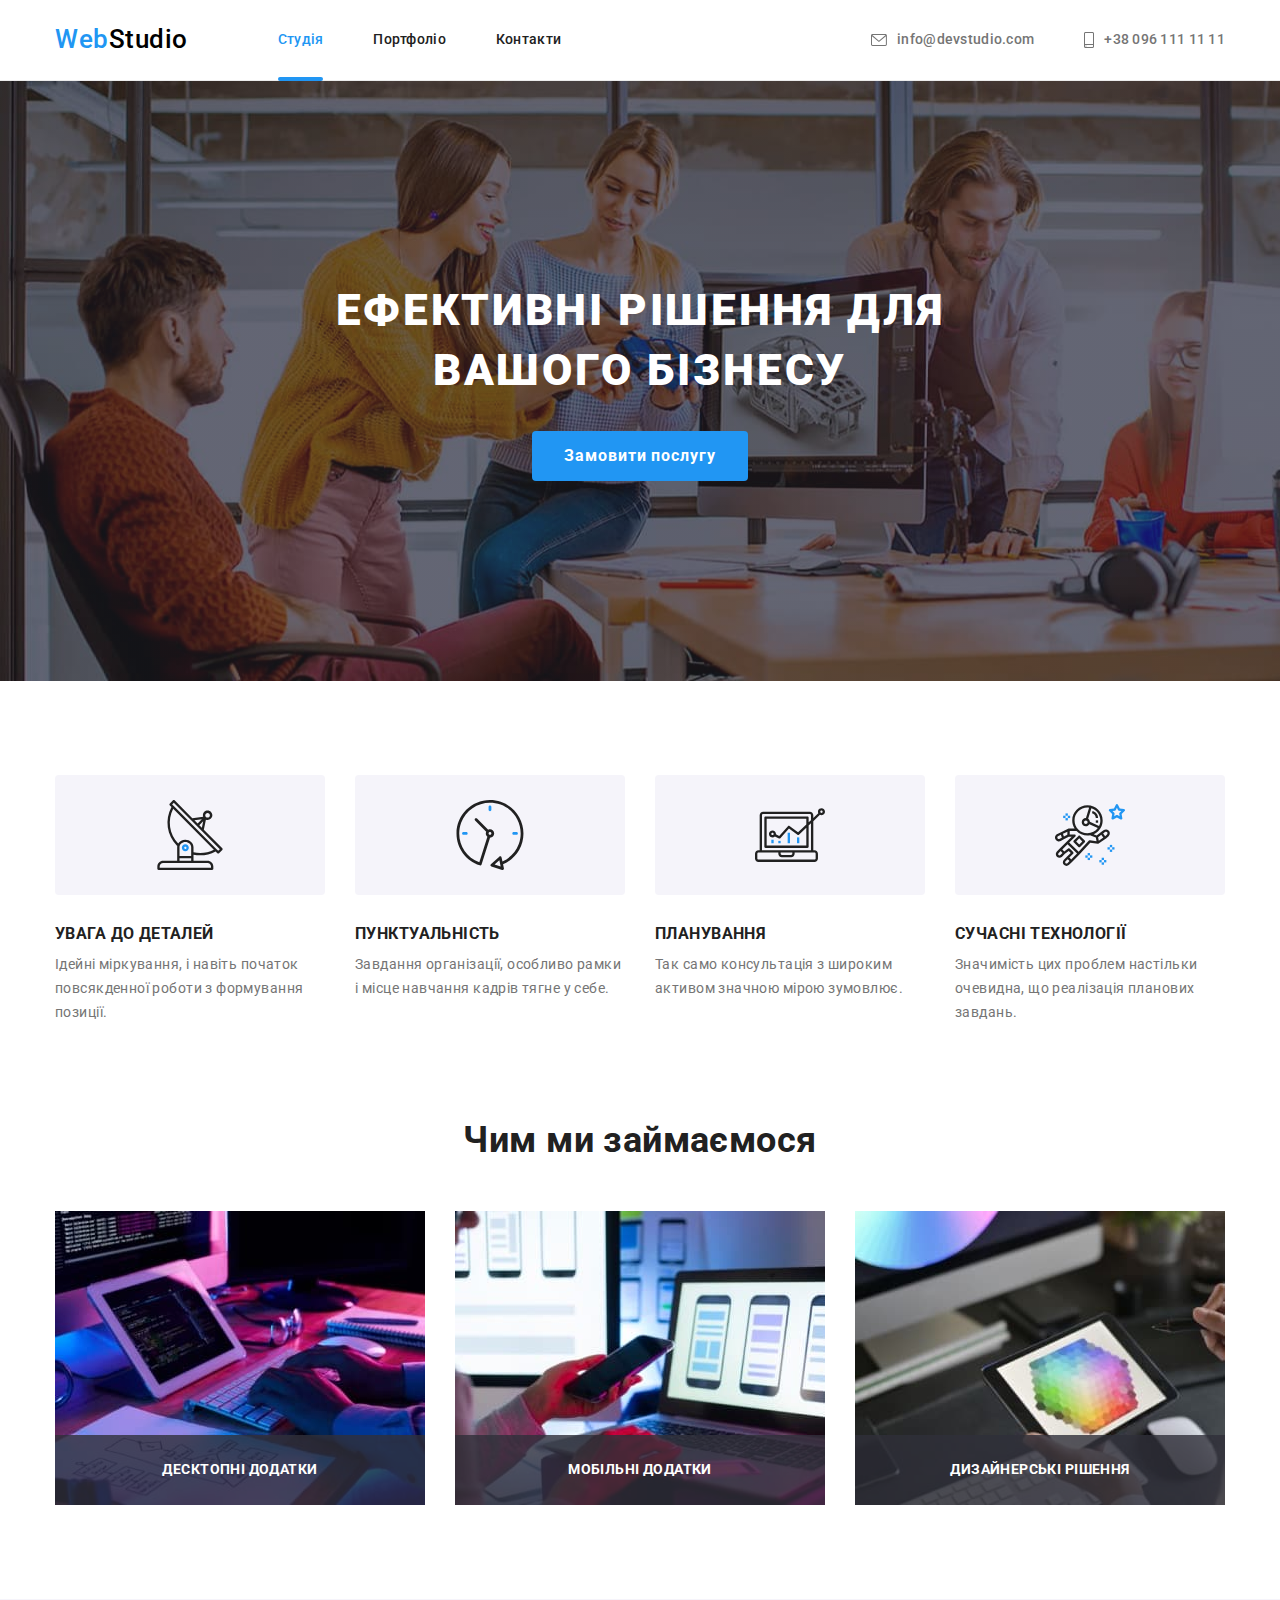
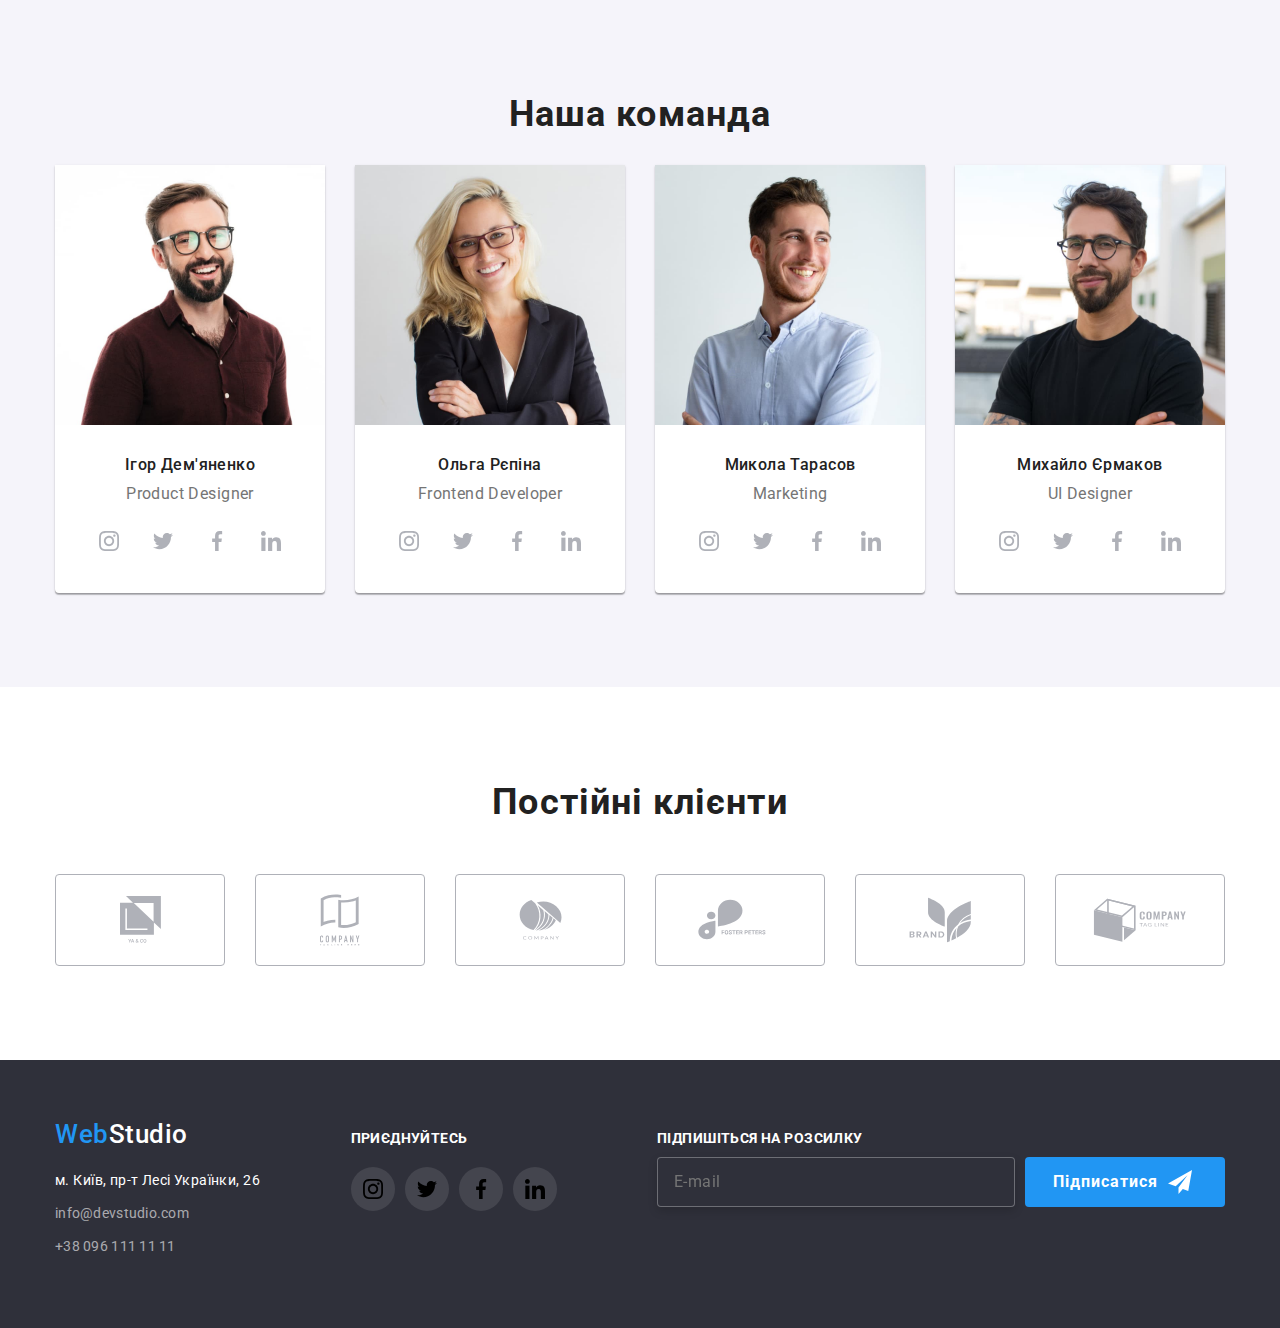
==== commit 8a4d94db: "add speaker-form.js, mobile-form.js" ====
--- a/index.html
+++ b/index.html
@@ -5,7 +5,6 @@
     <meta http-equiv="X-UA-Compatible" content="IE=edge" />
     <meta name="viewport" content="width=device-width, initial-scale=1.0" />
     <title>GoITWebStudio</title>
-
     <link rel="preconnect" href="https://fonts.googleapis.com" />
     <link rel="preconnect" href="https://fonts.gstatic.com" crossorigin />
     <link
@@ -21,7 +20,7 @@
 
   <body class="page">
     <!-- Шапка сайту -->
-    <!-- <header class="page-header">
+    <header class="page-header">
       <div class="container header-nav">
         <a class="logo link" href="#"
           >Web<span class="logo-wrap">Studio</span></a
@@ -56,8 +55,7 @@
           </li>
         </ul>
       </div>
-    </header> -->
-    -->
+    </header>
 
     <main>
       <!--Герой-->
@@ -174,7 +172,7 @@
               <h3 class="crew-name">Ігор Дем'яненко</h3>
               <p class="crew-position">Product Designer</p>
               <ul class="socials list">
-                <li class="social-item">
+                <li class="socials-item">
                   <a
                     class="socials-link"
                     href="https://instagram.com"
@@ -186,7 +184,7 @@
                   </a>
                 </li>
 
-                <li class="social-item">
+                <li class="socials-item">
                   <a
                     class="socials-link"
                     href="https://twitter.com"
@@ -198,7 +196,7 @@
                   </a>
                 </li>
 
-                <li class="social-item">
+                <li class="socials-item">
                   <a
                     class="socials-link"
                     href="https://facebook.com"
@@ -231,7 +229,7 @@
               <h3 class="crew-name">Ольга Рєпіна</h3>
               <p class="crew-position">Frontend Developer</p>
               <ul class="socials list">
-                <li class="social-item">
+                <li class="socials-item">
                   <a
                     class="socials-link"
                     href="https://instagram.com"
@@ -243,7 +241,7 @@
                     </svg>
                   </a>
                 </li>
-                <li class="social-item">
+                <li class="socials-item">
                   <a
                     class="socials-link"
                     href="https://twitter.com"
@@ -255,7 +253,7 @@
                     </svg>
                   </a>
                 </li>
-                <li class="social-item">
+                <li class="socials-item">
                   <a
                     class="socials-link"
                     href="https://facebook.com"
@@ -294,7 +292,7 @@
               <p class="crew-position">Marketing</p>
 
               <ul class="socials list">
-                <li class="social-item">
+                <li class="socials-item">
                   <a
                     class="socials-link"
                     href="https://instagram.com"
@@ -306,7 +304,7 @@
                     </svg>
                   </a>
                 </li>
-                <li class="social-item">
+                <li class="socials-item">
                   <a
                     class="socials-link"
                     href="https://twitter.com"
@@ -318,7 +316,7 @@
                     </svg>
                   </a>
                 </li>
-                <li class="social-item">
+                <li class="socials-item">
                   <a
                     class="socials-link"
                     href="https://facebook.com"
@@ -357,7 +355,7 @@
               <h3 class="crew-name">Михайло Єрмаков</h3>
               <p class="crew-position">UI Designer</p>
               <ul class="socials list">
-                <li class="social-item">
+                <li class="socials-item">
                   <a
                     class="socials-link"
                     href="https://instagram.com"
@@ -369,7 +367,7 @@
                     </svg>
                   </a>
                 </li>
-                <li class="social-item">
+                <li class="socials-item">
                   <a
                     class="socials-link"
                     href="https://twitter.com"
@@ -381,7 +379,7 @@
                     </svg>
                   </a>
                 </li>
-                <li class="social-item">
+                <li class="socials-item">
                   <a
                     class="socials-link"
                     href="https://facebook.com"
@@ -465,7 +463,7 @@
     <!--Підвал сайту-->
     <footer class="footer">
       <div class="container footer-container">
-        <div class="">
+        <div class="footer__wrapper">
           <a class="logo link link-footer" href=""
             >Web<span class="logo-footer">Studio</span></a
           >
@@ -493,31 +491,50 @@
               <a
                 class="socials-link"
                 href="https://instagram.com"
+                target="_blank"
                 rel="noopener noreferrer"
                 aria-label="Instagram"
               >
-                <svg class="social-icon-footer" width="20" height="20">
+                <svg class="socials-icon-footer" width="20" height="20">
                   <use href="./images/icons.svg#icon-instagram"></use>
                 </svg>
               </a>
             </li>
             <li class="social-item">
-              <a class="socials-link" href="https://twitter.com">
-                <svg class="social-icon-footer" width="20" height="20">
+              <a
+                class="socials-link"
+                href="https://twitter.com"
+                target="_blank"
+                rel="noopener noreferrer"
+                aria-label="Twitter"
+              >
+                <svg class="socials-icon-footer" width="20" height="20">
                   <use href="./images/icons.svg#icon-twitter"></use>
                 </svg>
               </a>
             </li>
             <li class="social-item">
-              <a class="socials-link" href="https://facebook.com">
-                <svg class="social-icon-footer" width="20" height="20">
+              <a
+                class="socials-link"
+                href="https://facebook.com"
+                target="_blank"
+                rel="noopener noreferrer"
+                aria-label="Facebook"
+              >
+                <svg class="socials-icon-footer" width="20" height="20">
                   <use href="./images/icons.svg#icon-facebook"></use>
                 </svg>
               </a>
             </li>
             <li class="social-item">
-              <a class="socials-link" href="https://linkedin.com">
-                <svg class="social-icon-footer" width="20" height="20">
+              <a
+                class="socials-link"
+                href="https://linkedin.com"
+                target="_blank"
+                rel="noopener noreferrer"
+                aria-label="Linkedin"
+              >
+                <svg class="socials-icon-footer" width="20" height="20">
                   <use href="./images/icons.svg#icon-linkedin"></use>
                 </svg>
               </a>
@@ -527,19 +544,16 @@
 
         <div class="subscribe">
           <strong class="subscribe-tittle">Підпишіться на розсилку</strong>
-          <form class="subscribe-form" action="" name="subscribe_form">
+          <form class="subscribe-form" name="subscribe_form">
             <div class="subscribe-form-wrapper"></div>
             <input
-              type="text"
+              class="subscribe-input"
+              type="email"
               name="email"
+              id="email"
               placeholder="E-mail"
-              class="subscribe-input"
             />
-            <button
-              class="subscribe-btn is.hidden"
-              data-modal-open
-              type="submit"
-            >
+            <button class="subscribe-btn" data-modal-open type="submit">
               Підписатися<svg class="subscribe-icon" width="24" height="24">
                 <use href="./images/icons.svg#icon-send"></use>
               </svg>
@@ -550,7 +564,7 @@
     </footer>
 
     <!-- Модальне вікно -->
-    <!-- <div class="backdrop is-hidden" data-modal>
+    <div class="backdrop is-hidden" data-modal>
       <div class="modal">
         <button class="close-modal-btn" data-modal-close type="button">
           <svg class="close-icon" width="11" height="11">
@@ -563,26 +577,36 @@
         <form class="modal-form" name="modal_form">
           <label class="modal-form-label" for="user_name">Ім'я</label>
           <div class="modal-form-group">
-            <input class="modal-form-field" type="text" name="user_name" />
+            <input
+              class="modal-form-field"
+              type="text"
+              name="user_name"
+              id="user_name"
+            />
             <svg class="modal-form-icon" width="18" height="18">
               <use href="./images/icons.svg#icon-Vector1"></use>
             </svg>
           </div>
-          <label class="modal-form-label" for="user_name">Телефон</label>
+          <label class="modal-form-label" for="user_mobile"> Телефон </label>
           <div class="modal-form-group">
-            <input class="modal-form-field" type="text" name="user_name" />
+            <input class="modal-form-field" type="tel" name="user_mobile" />
             <svg class="modal-form-icon" width="18" height="18">
               <use href="./images/icons.svg#icon-Vector2"></use>
             </svg>
           </div>
-          <label class="modal-form-label" for="user_name">Пошта</label>
+          <label class="modal-form-label" for="user_emai"> Пошта </label>
           <div class="modal-form-group">
-            <input class="modal-form-field" type="text" name="user_name" />
+            <input
+              class="modal-form-field"
+              type="email"
+              name="user_email"
+              id="user_email"
+            />
             <svg class="modal-form-icon" width="18" height="18">
               <use href="./images/icons.svg#icon-Vector3"></use>
             </svg>
           </div>
-          <label class="modal-form-label" for="user_comments">Коментар</label>
+          <label class="modal-form-label" for="user_comments"> Коментар </label>
           <textarea
             class="modal-form-textarea"
             name="comments"
@@ -591,8 +615,8 @@
             placeholder="Введіть текст"
           ></textarea>
 
-          <label class="modal-form-agreement">
-            <input class="modal-form-checkbox" type="checkbox" />
+          <label class="modal-form-agreement" for="check">
+            <input class="modal-form-checkbox" type="checkbox" id="check" />
             <span class="modal-form-agreement-text"
               >Погоджуюся з розсилкою та приймаю
               <a class="modal-form-link" href="">Умови договору</a>
@@ -601,8 +625,9 @@
           <button class="modal-form-btn" type="submit">Відправити</button>
         </form>
       </div>
-    </div> -->
+    </div>
 
     <script src="./js/modal.js"></script>
+    <script src="./js/mobile-menu.js"></script>
   </body>
 </html>
